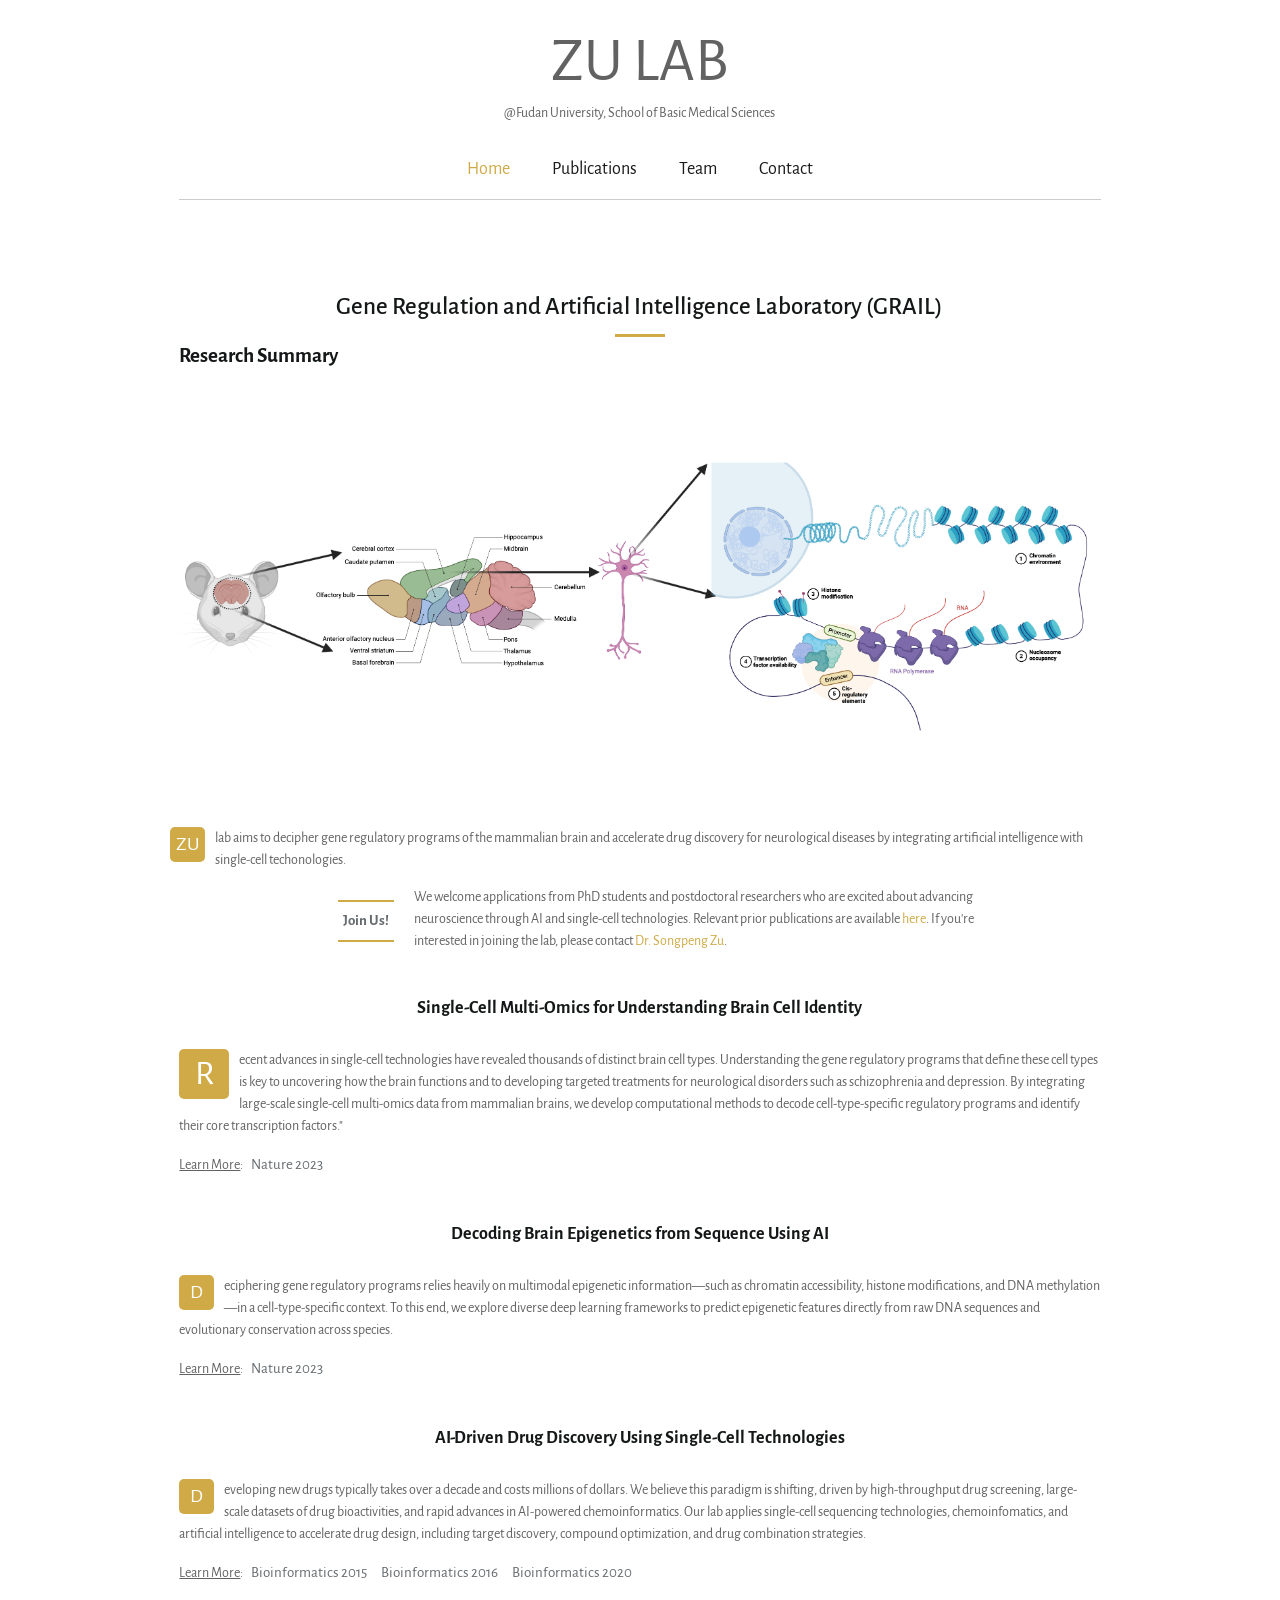
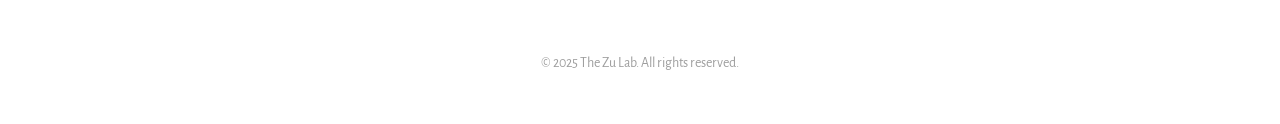
==== index.html @ e0e01ca2 "remove personal figure in the main page" ====
<!DOCTYPE html>
<!--[if lt IE 7]><html class="no-js lt-ie10 lt-ie9 lt-ie8 lt-ie7 "> <![endif]-->
<!--[if IE 7]><html class="no-js lt-ie10 lt-ie9 lt-ie8"> <![endif]-->
<!--[if IE 8]><html class="no-js lt-ie10 lt-ie9"> <![endif]-->
<!--[if IE 9]><html class="no-js lt-ie10"> <![endif]-->
<!--[if gt IE 8]><!-->
<html class="no-js">
<!--<![endif]-->


<head>

  <!-- Basic Page Needs -->
  <meta charset="utf-8">
  <title>ZU Lab@Fudan</title>
  <meta name="description" content="">
  <meta name="author" content="">

  <!-- Mobile Specific Metas -->
  <meta name="viewport" content="width=device-width, initial-scale=1, maximum-scale=1">

  <!-- Favicons -->
  <link rel="shortcut icon" href="content/simple/images/favicon.png">

  <!-- FONTS -->
  <link rel='stylesheet' href='http://fonts.googleapis.com/css?family=Roboto:100,300,400,400italic,700'>
  <link rel='stylesheet' href='http://fonts.googleapis.com/css?family=Patua+One:100,300,400,400italic,700'>
  <link rel='stylesheet' href='http://fonts.googleapis.com/css?family=Raleway:100,300,400,400italic,500,700'>
  <link href="https://fonts.googleapis.com/css?family=Alegreya+Sans&display=swap" rel="stylesheet">

  <!-- CSS -->
  <link rel='stylesheet' href='css/global.css'>
  <link rel='stylesheet' href='content/simple/css/structure.css'>
  <link rel='stylesheet' href='content/simple/css/simple.css'>
  <link rel='stylesheet' href='content/simple/css/custom.css'>

</head>

<body class="style-simple layout-full-width mobile-tb-left no-content-padding header-stack header-center minimalist-header sticky-white ab-hide subheader-both-center menuo-no-borders footer-copy-center">

  <!-- Main Theme Wrapper -->
  <div id="Wrapper">
    <!-- Header Wrapper -->
    <div id="Header_wrapper">
      <!-- Header -->
      <header id="Header">

        <!-- Header -  Logo and Menu area -->
        <div id="Top_bar">
          <div class="container">
            <div class="column one">
              <div class="top_bar_left clearfix loading">

                <!-- main caption -->
                <div class="logo">
                  <p class="zlab_caption">ZU LAB<br></p>
                  <p>@Fudan University, School of Basic Medical Sciences</p>
                </div>
                
<!-- Main menu-->
<div class="menu_wrapper">
  <nav id="menu" class="menu-main-menu-container">
    <ul id="menu-main-menu" class="menu">
      <li class="current_page_item"><a href="index.html"><span>Home</span></a></li>
      <li><a href="content/simple/publications.html"><span>Publications</span></a></li>
      <li><a href="content/simple/team.html"><span>Team</span></a></li>
      <!-- <li><a href="content/simple/software.html"><span>Software</span></a></li> -->
      <li><a href="content/simple/contact.html"><span>Contact</span></a></li>
    </ul>
  </nav><a class="responsive-menu-toggle" href="#"><i class="icon-menu"></i></a>
</div> <!-- END of menu_wrapper, Main menu -->
                

<!-- Secondary menu area - only for certain pages -->
<div class="secondary_menu_wrapper"></div>
<!-- Banner area - only for certain pages-->
<div class="banner_wrapper"></div>
<!-- Header Searchform area-->
<div class="search_wrapper">
  <form method="get" id="searchform" action="#">
    <input type="text" class="field"
           name="s" id="s" placeholder="Enter your search" />
    <input type="submit" class="submit flv_disp_none" value="" />
  </form>
</div> <!-- END of search_wrapper -->
                
              </div> <!-- END of top_bar_left -->
            </div>   <!-- END of column -->
          </div>     <!-- END of container -->
        </div>       <!-- END of Top_bar -->
      </header>
      
      <div id="Subheader">
        <!-- <div class="container"> -->
        <!--   <div style="height:400px; width=300px; display:flex; -->
        <!--               overflow:hidden; justify-content:center; align-items:center;"> -->
        <!--     <img style="margin:-1px 0 0 -1px;max-width:100%; max-height:100%; object-fit:contain;" -->
        <!--          src="content/simple/images/SongpengZu_UCSD.png"> -->
        <!--     </div> -->
        <!--   </div> -->
          <br></br>
          <div class="column one">
            <h4 class="title">Gene Regulation and Artificial Intelligence Laboratory (GRAIL)</h4>
          </div>
        </div>
      </div>
      
    </div> <!-- END of Header_Wrapper -->
    
    <!-- Main Content -->
    <div id="Content">
      <div class="content_wrapper clearfix">
        <div class="sections_group">
          <div class="section column-margin-30px"
               style="padding-top:0px; padding-bottom:20px; ">
            <div class="section_wrapper clearfix">
              <div class="items_group clearfix">

<!-- One full width row-->
<div class="column one column_column column-margin-30px">
  <div class="column_attr">
    <h3 class="hrmargin_0">Research Summary</h3>
  </div>
</div>


                
<!-- Mission 1 -->
<div class="column one column_column ">

          <div style="height:400px; width=300px; display:flex;
                      overflow:hidden; justify-content:center; align-items:center;">
            <img style="margin:-1px 0 0 -1px;max-width:100%; max-height:100%; object-fit:contain;"
                 src="content/simple/images/mouseBrain2chrom.png">
            </div>
          </div>
  
  <div class="column_attr">
    <p>
      <span class="dropcap size-1"> ZU </span> lab aims to decipher gene regulatory programs of the mammalian brain and accelerate drug discovery for neurological diseases by integrating artificial intelligence with single-cell techonologies.
    </p>
  </div>
</div>

<div class="column one-fourth column_column ">
  <div class="column_attr align_right">
    <br>
    <a class="mfn-link mfn-link-8" style="margin:2px" ontouchstart="this.classList.toggle('hover');" data-hover="Join Us!" href="content/simple/members.html#joinus"><span data-hover="Join Us!">Join Us!</span></a>
    
  </div>
</div>

<div class="column two-third column_column ">
  <div class="column_attr">
    <p>We welcome applications from PhD students and postdoctoral researchers who are excited about advancing neuroscience through AI and single-cell technologies. Relevant prior publications are available <a href="content/simple/publications.html">here</a>. If you're interested in joining the lab, please contact <a href="mailto:zsp07@tsinghua.org.cn">Dr. Songpeng Zu</a>.</p>
  </div>
</div>

<!-- Project 1 -->
<div class="column one column_column column-margin-30px">
  <div class="column_attr align_center" style=" padding:0 5%;">
    <h4 class="hrmargin_0">Single-Cell Multi-Omics for Understanding Brain Cell Identity</h4>
  </div>
</div>
<!-- Image -->
<!-- <div class="column one-one single_photo_wrapper image "> -->
<!--   <div class="image_frame"> -->
<!--     <div class="image_wrapper"> -->
<!--       <div style="height:250px; overflow:hidden"> -->
<!--         <img style="margin:-1px 0 0 -1px;" src="content/simple/images/mouseBrain2chrom.png" -->
<!--              class="wp-post-image animate" data-anim-type="fadeIn" alt=""> -->
<!--       </div> -->
<!--       <div class="image_links"> -->
<!--         <a href="content/simple/images/research_identity.png" class="zoom" rel="prettyphoto"><i class="icon-search"></i></a> -->
<!--       </div> -->
<!--     </div> -->
<!--   </div> -->
<!-- </div> -->
<!-- Description -->
<div class="column one column_column column-margin-30px">
  <div class="column_attr">
    <p>
      <span class="dropcap size-2"> R</span>ecent advances in single-cell technologies have revealed thousands of distinct brain cell types. Understanding the gene regulatory programs that define these cell types is key to uncovering how the brain functions and to developing targeted treatments for neurological disorders such as schizophrenia and depression. By integrating large-scale single-cell multi-omics data from mammalian brains, we develop computational methods to decode cell-type-specific regulatory programs and identify their core transcription factors."
    </p>
    <p><u>Learn More</u>:
      <a class="mfn-link mfn-link-1" style="margin:2px" ontouchstart="this.classList.toggle('hover');" data-hover="Nature 2023" href="https://www.nature.com/articles/s41586-023-06824-9"><span data-hover="Nature 2023">Nature 2023</span></a>
    </p>
  </div>
</div> <!-- END of Project -->



<!-- Project 2 -->
<div class="column one column_column column-margin-30px">
  <div class="column_attr align_center" style=" padding:0 5%;">
    <h4 class="hrmargin_0">Decoding Brain Epigenetics from Sequence Using AI</h4>
  </div>
</div>
<!-- Image -->
<!-- <div class="column one-second single_photo_wrapper image "> -->
<!--   <div class="image_frame"> -->
<!--     <div class="image_wrapper"> -->
<!--       <div style="height:250px; overflow:hidden"> -->
<!--         <img style="margin:-1px 0 0 -1px;" src="content/simple/images/research_pmd.png" -->
<!--              class="wp-post-image animate" data-anim-type="fadeIn" alt=""> -->
<!--       </div> -->
<!--       <div class="image_links"> -->
<!--         <a href="content/simple/images/research_pmd.png" class="zoom" rel="prettyphoto"><i class="icon-search"></i></a> -->
<!--       </div> -->
<!--     </div> -->
<!--   </div> -->
<!-- </div> -->
<!-- description -->

<div class="column one column_column column-margin-30px">
  <div class="column_attr">
    <p>
      <span class="dropcap size-1"> D</span>eciphering gene regulatory programs relies heavily on multimodal epigenetic information—such as chromatin accessibility, histone modifications, and DNA methylation—in a cell-type-specific context. To this end, we explore diverse deep learning frameworks to predict epigenetic features directly from raw DNA sequences and evolutionary conservation across species.
    </p>
    <p>
      <u>Learn More</u>:
      <a class="mfn-link mfn-link-1" style="margin:2px" ontouchstart="this.classList.toggle('hover');" data-hover="Nature 2023" href="https://www.nature.com/articles/s41586-023-06824-9"><span data-hover="Nature 2023">Nature 2023</span></a>
    </p>
  </div>
</div> <!-- END of Project -->

                
<!-- Project 3 -->
<div class="column one column_column column-margin-30px">
  <div class="column_attr align_center" style=" padding:0 5%;">
    <h4 class="hrmargin_0">AI-Driven Drug Discovery Using Single-Cell Technologies</h4>
  </div>
</div>
<!-- image -->
<!-- <div class="column one-second single_photo_wrapper image column_tailer_box"> -->
<!--   <\!-- image -\-> -->
<!--   <div class="image_frame"> -->
<!--     <div class="image_wrapper"> -->
<!--       <div style="height:250px; overflow:hidden"> -->
<!--         <img style="margin:-1px 0 0 -1px;" src="content/simple/images/research_infinium.png" -->
<!--              class="wp-post-image animate" data-anim-type="fadeIn" alt=""> -->
<!--       </div> -->
<!--       <div class="image_links"> -->
<!--         <a href="content/simple/images/research_infinium.png" class="zoom" rel="prettyphoto"><i class="icon-search"></i></a> -->
<!--       </div> -->
<!--     </div> -->
<!--   </div> -->
<!-- </div> -->
<!-- description -->
<!-- <div class="column one-second column_column animate " -->
<!--      data-anim-type="fadeIn"> -->
<div class="column one column_column column-margin-30px">
  <div class="column_attr">
    <p>
      <span class="dropcap size-1"> D</span>eveloping new drugs typically takes over a decade and costs millions of dollars. We believe this paradigm is shifting, driven by high-throughput drug screening, large-scale datasets of drug bioactivities, and rapid advances in AI-powered chemoinformatics. Our lab applies single-cell sequencing technologies, chemoinfomatics, and artificial intelligence to accelerate drug design, including target discovery, compound optimization, and drug combination strategies. 
    </p>
    <p><u>Learn More</u>:
      
      <a class="mfn-link mfn-link-1" style="margin:2px" ontouchstart="this.classList.toggle('hover');" data-hover="Bioinformatics 2015" href="https://academic.oup.com/bioinformatics/article/31/15/2523/188618"><span data-hover="Bioinformatics 2015">Bioinformatics 2015</span></a>
      
      <a class="mfn-link mfn-link-1" style="margin:2px" ontouchstart="this.classList.toggle('hover');" data-hover="Bioinformatics 2016" href="https://academic.oup.com/bioinformatics/article/32/19/2891/2196464"><span data-hover="Bioinformatics 2016">Bioinformatics 2016</span></a>
      
      <a class="mfn-link mfn-link-1" style="margin:2px" ontouchstart="this.classList.toggle('hover');" data-hover="Bioinformatics 2020" href="https://academic.oup.com/bioinformatics/article/36/11/3610/5805385"><span data-hover="Bioinformatics 2020">Bioinformatics 2020</span></a>
    </p>
  </div>
</div> <!-- END of column -->

                
              </div> <!-- END of items_group -->
            </div>   <!-- END of section_wrapper -->
          </div>     <!-- END of section -->
          
          <div class="section the_content no_content">
            <div class="section_wrapper">
              <div class="the_content_wrapper"></div>
            </div>
          </div>
          
        </div> <!-- END of sections_group -->
      </div>   <!-- END of content_wrapper -->
    </div>     <!-- END of Content -->
    
    <!-- Footer-->
    <footer id="Footer" class="clearfix">
      <!-- <div class="widgets_wrapper"> -->
      <!--   <div class="container"> -->
      <!--     <div class="column one"> -->
      <!--       <\!-- Text Area -\-> -->
      <!--       <aside class="widget widget_text"> -->
      <!--         <div class="textwidget"> -->
      <!--           <div style="text-align: center;"> -->
      <!--             <p class="contact_icons"> -->
      <!--               <a href="#"><i class="icon-facebook-circled"></i></a><a href="#"><i class="icon-gplus-circled"></i></a><a href="#"><i class="icon-twitter-circled"></i></a><a href="#"><i class="icon-pinterest-circled"></i></a><a href="#"><i class="icon-linkedin-circled"></i></a> -->
      <!--             </p> -->
      <!--           </div> -->
      <!--         </div> -->
      <!--       </aside> -->
      <!--     </div> -->
      <!--   </div> -->
      <!-- </div> <\!-- END of widgets_wrapper -\-> -->

      <!-- Footer copyright-->
      <div class="footer_copy">
        <div class="container">
          <div class="column one">
            <div class="copyright">
              &copy; 2025 The Zu Lab. All rights reserved.
            </div>
            <!--Social info area-->
            <ul class="social"></ul>
          </div>
        </div>
      </div> <!-- END of copyright -->
    </footer>

  </div> <!-- END of Main Theme Wrapper -->

  <!-- JS -->
  <script src="js/jquery-2.1.4.min.js"></script>

  <script src="js/mfn.menu.js"></script>
  <script src="js/jquery.plugins.js"></script>
  <script src="js/jquery.jplayer.min.js"></script>
  <script src="js/animations/animations.js"></script>
  <script src="js/scripts.js"></script>

  <script>
  </script>

</body>

</html>
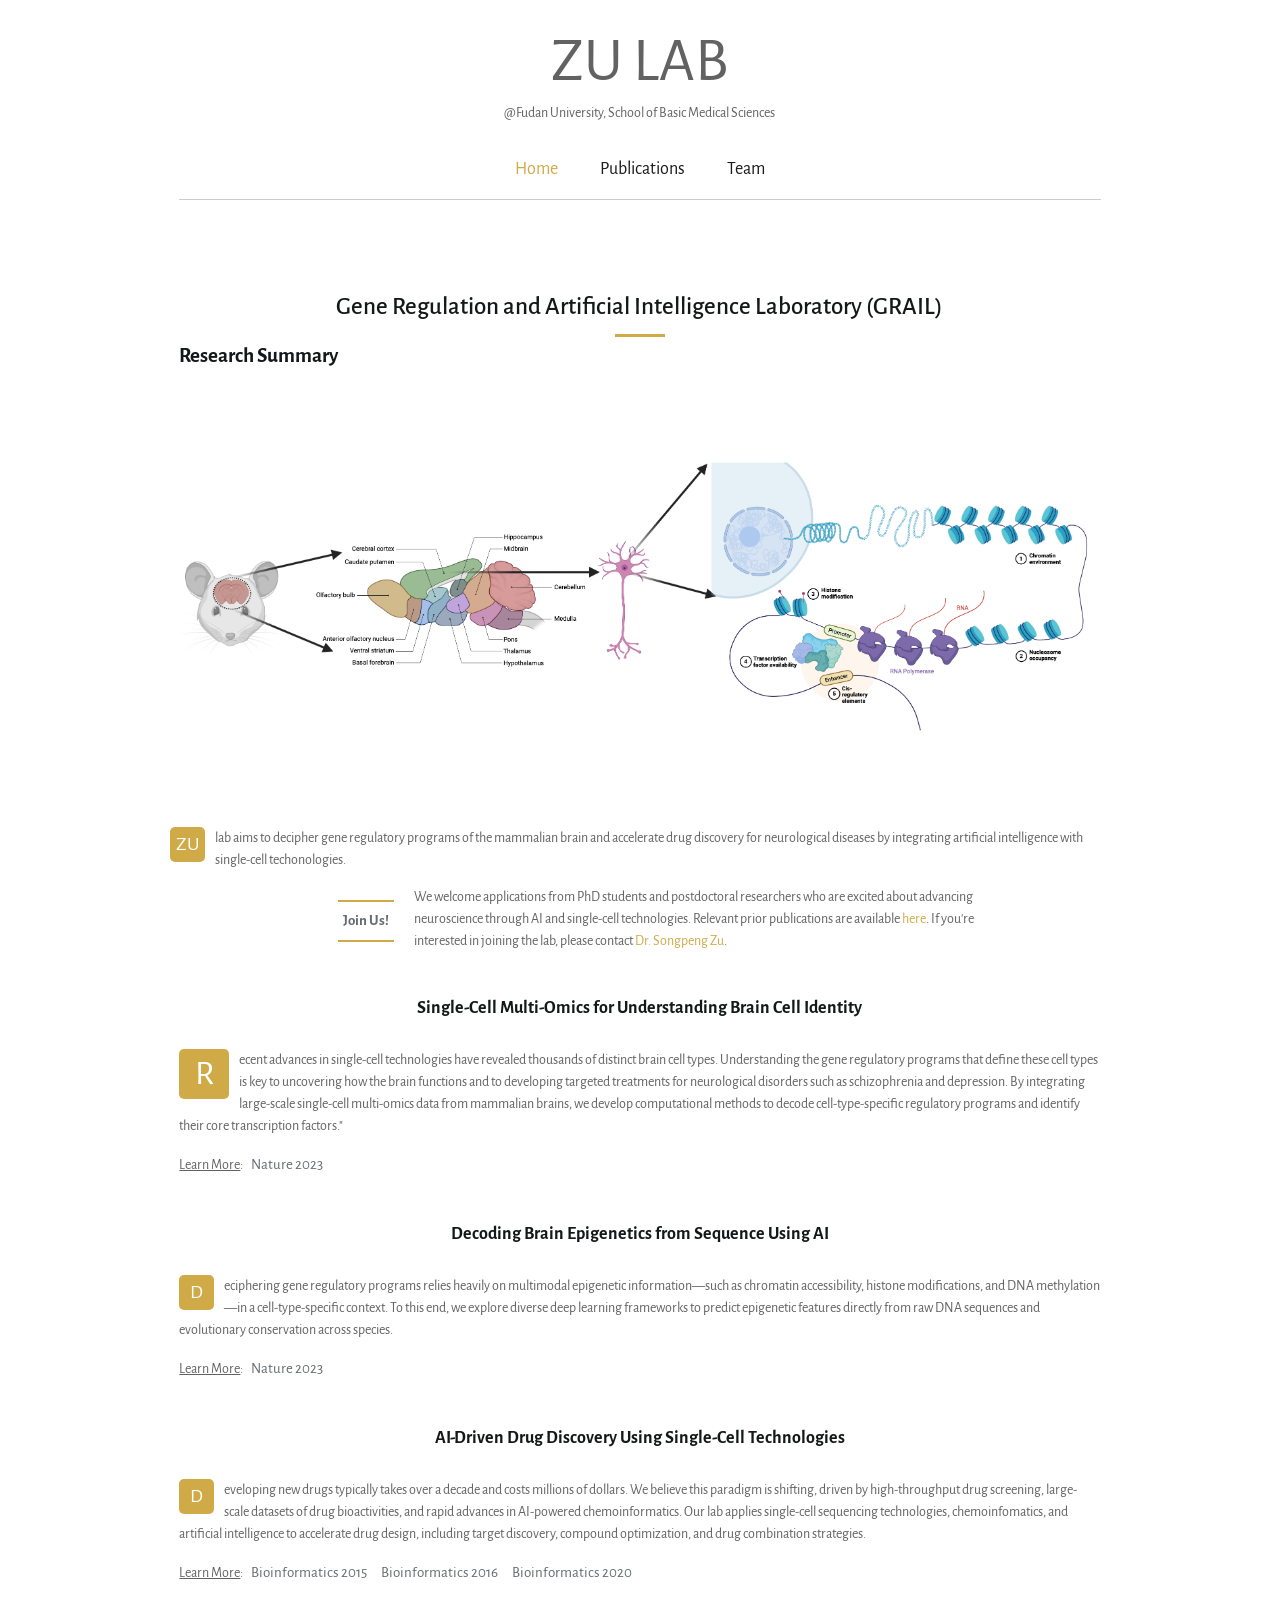
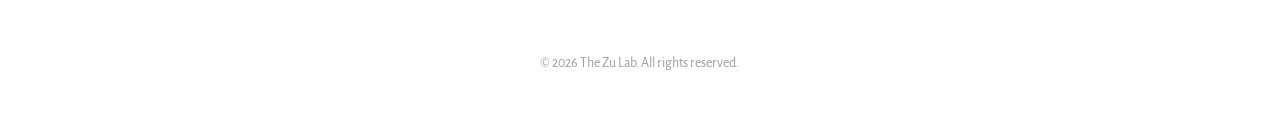
==== commit fd10036c: "remove unused images and unnecessary contact" ====
--- a/index.html
+++ b/index.html
@@ -65,7 +65,6 @@
       <li><a href="content/simple/publications.html"><span>Publications</span></a></li>
       <li><a href="content/simple/team.html"><span>Team</span></a></li>
       <!-- <li><a href="content/simple/software.html"><span>Software</span></a></li> -->
-      <li><a href="content/simple/contact.html"><span>Contact</span></a></li>
     </ul>
   </nav><a class="responsive-menu-toggle" href="#"><i class="icon-menu"></i></a>
 </div> <!-- END of menu_wrapper, Main menu -->
@@ -282,29 +281,12 @@
     
     <!-- Footer-->
     <footer id="Footer" class="clearfix">
-      <!-- <div class="widgets_wrapper"> -->
-      <!--   <div class="container"> -->
-      <!--     <div class="column one"> -->
-      <!--       <\!-- Text Area -\-> -->
-      <!--       <aside class="widget widget_text"> -->
-      <!--         <div class="textwidget"> -->
-      <!--           <div style="text-align: center;"> -->
-      <!--             <p class="contact_icons"> -->
-      <!--               <a href="#"><i class="icon-facebook-circled"></i></a><a href="#"><i class="icon-gplus-circled"></i></a><a href="#"><i class="icon-twitter-circled"></i></a><a href="#"><i class="icon-pinterest-circled"></i></a><a href="#"><i class="icon-linkedin-circled"></i></a> -->
-      <!--             </p> -->
-      <!--           </div> -->
-      <!--         </div> -->
-      <!--       </aside> -->
-      <!--     </div> -->
-      <!--   </div> -->
-      <!-- </div> <\!-- END of widgets_wrapper -\-> -->
-
       <!-- Footer copyright-->
       <div class="footer_copy">
         <div class="container">
           <div class="column one">
             <div class="copyright">
-              &copy; 2025 The Zu Lab. All rights reserved.
+              &copy; 2026 The Zu Lab. All rights reserved.
             </div>
             <!--Social info area-->
             <ul class="social"></ul>
@@ -315,17 +297,6 @@
 
   </div> <!-- END of Main Theme Wrapper -->
 
-  <!-- JS -->
-  <script src="js/jquery-2.1.4.min.js"></script>
-
-  <script src="js/mfn.menu.js"></script>
-  <script src="js/jquery.plugins.js"></script>
-  <script src="js/jquery.jplayer.min.js"></script>
-  <script src="js/animations/animations.js"></script>
-  <script src="js/scripts.js"></script>
-
-  <script>
-  </script>
 
 </body>
 
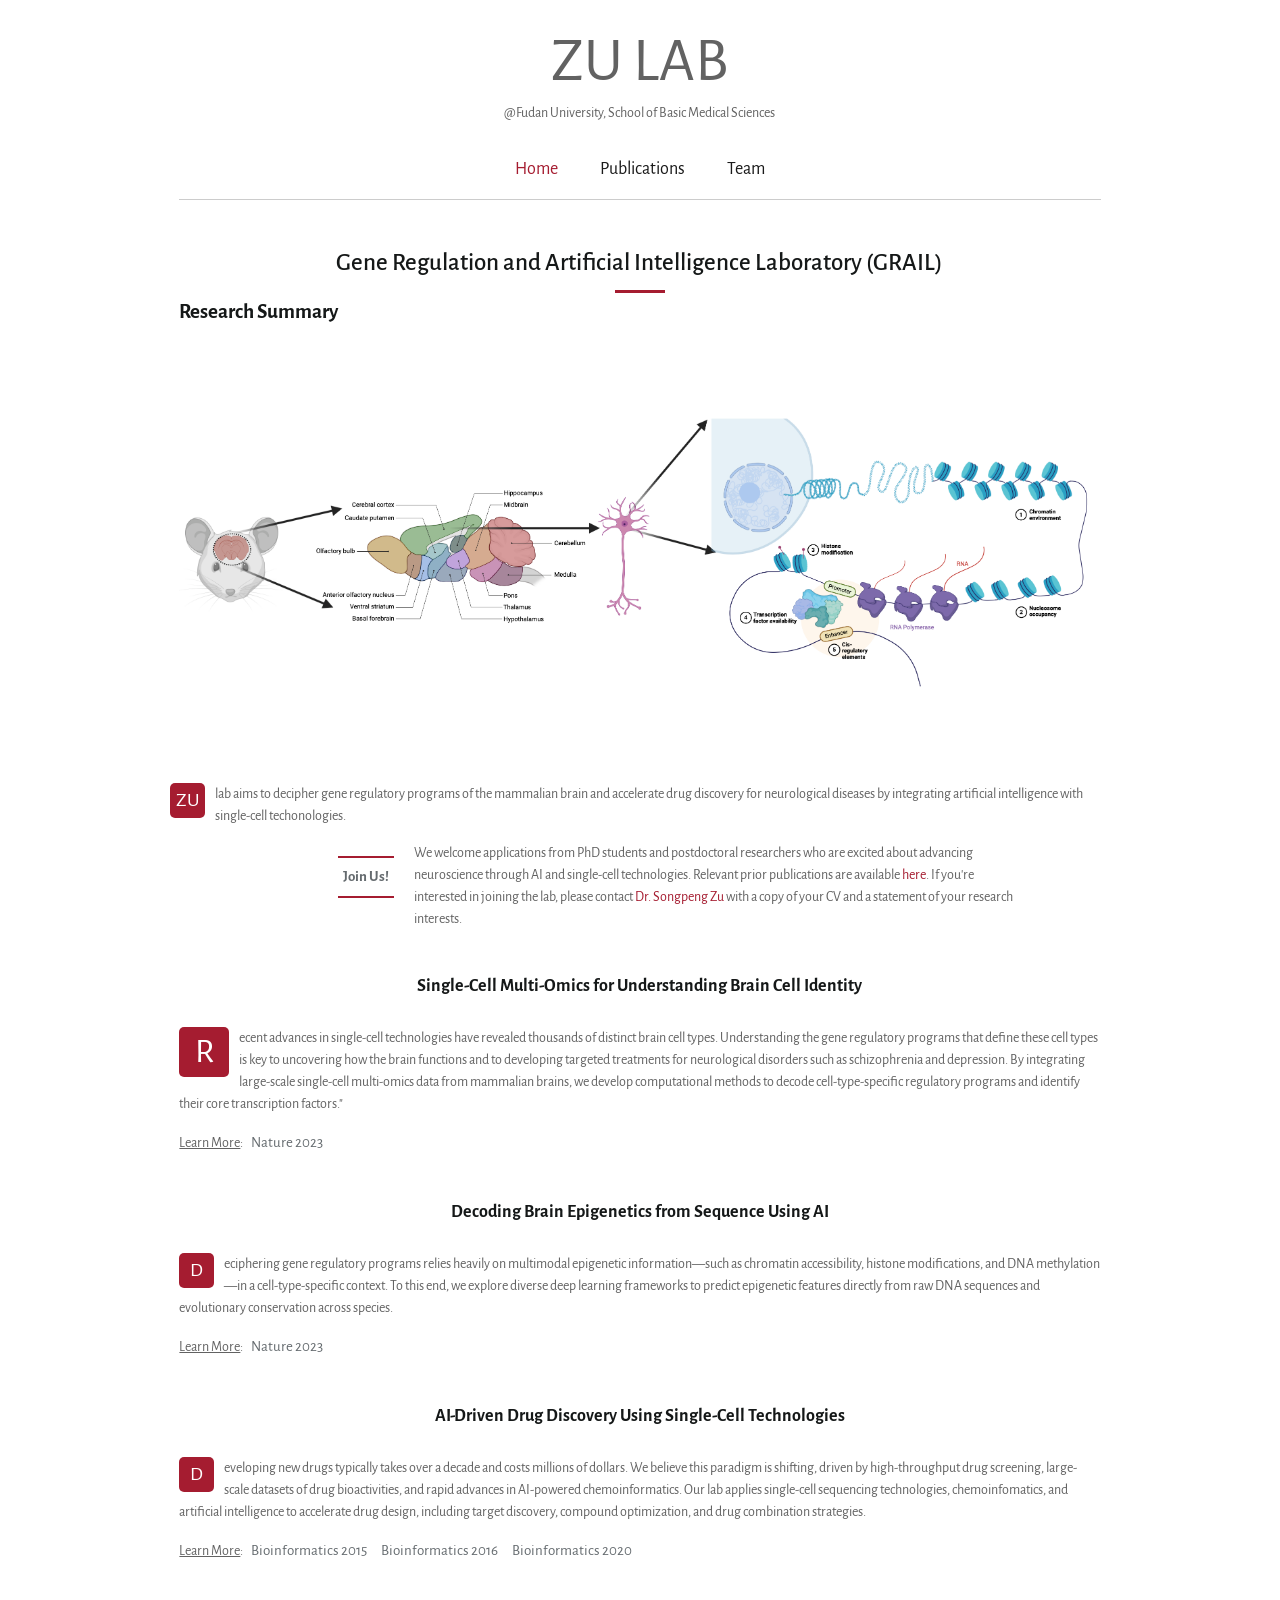
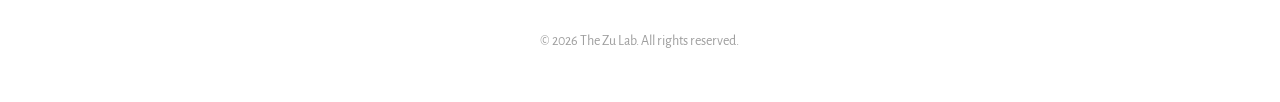
==== commit bd90d564: "change color to harvard crimson, and edit email" ====
--- a/index.html
+++ b/index.html
@@ -1,301 +1,384 @@
-<!DOCTYPE html>
-<!--[if lt IE 7]><html class="no-js lt-ie10 lt-ie9 lt-ie8 lt-ie7 "> <![endif]-->
-<!--[if IE 7]><html class="no-js lt-ie10 lt-ie9 lt-ie8"> <![endif]-->
-<!--[if IE 8]><html class="no-js lt-ie10 lt-ie9"> <![endif]-->
-<!--[if IE 9]><html class="no-js lt-ie10"> <![endif]-->
-<!--[if gt IE 8]><!-->
-<html class="no-js">
-<!--<![endif]-->
-
-
-<head>
-
-  <!-- Basic Page Needs -->
-  <meta charset="utf-8">
-  <title>ZU Lab@Fudan</title>
-  <meta name="description" content="">
-  <meta name="author" content="">
-
-  <!-- Mobile Specific Metas -->
-  <meta name="viewport" content="width=device-width, initial-scale=1, maximum-scale=1">
-
-  <!-- Favicons -->
-  <link rel="shortcut icon" href="content/simple/images/favicon.png">
-
-  <!-- FONTS -->
-  <link rel='stylesheet' href='http://fonts.googleapis.com/css?family=Roboto:100,300,400,400italic,700'>
-  <link rel='stylesheet' href='http://fonts.googleapis.com/css?family=Patua+One:100,300,400,400italic,700'>
-  <link rel='stylesheet' href='http://fonts.googleapis.com/css?family=Raleway:100,300,400,400italic,500,700'>
-  <link href="https://fonts.googleapis.com/css?family=Alegreya+Sans&display=swap" rel="stylesheet">
-
-  <!-- CSS -->
-  <link rel='stylesheet' href='css/global.css'>
-  <link rel='stylesheet' href='content/simple/css/structure.css'>
-  <link rel='stylesheet' href='content/simple/css/simple.css'>
-  <link rel='stylesheet' href='content/simple/css/custom.css'>
-
-</head>
-
-<body class="style-simple layout-full-width mobile-tb-left no-content-padding header-stack header-center minimalist-header sticky-white ab-hide subheader-both-center menuo-no-borders footer-copy-center">
-
-  <!-- Main Theme Wrapper -->
-  <div id="Wrapper">
-    <!-- Header Wrapper -->
-    <div id="Header_wrapper">
-      <!-- Header -->
-      <header id="Header">
-
-        <!-- Header -  Logo and Menu area -->
-        <div id="Top_bar">
-          <div class="container">
-            <div class="column one">
-              <div class="top_bar_left clearfix loading">
-
-                <!-- main caption -->
-                <div class="logo">
-                  <p class="zlab_caption">ZU LAB<br></p>
-                  <p>@Fudan University, School of Basic Medical Sciences</p>
+<!DOCTYPE html> <!--[if lt IE 7]><html class="no-js lt-ie10 lt-ie9
+lt-ie8 lt-ie7 "> <![endif]--> <!--[if IE 7]><html class="no-js lt-ie10
+lt-ie9 lt-ie8"> <![endif]--> <!--[if IE 8]><html class="no-js lt-ie10
+lt-ie9"> <![endif]--> <!--[if IE 9]><html class="no-js lt-ie10">
+<![endif]--> <!--[if gt IE 8]><!-->
+      <html class="no-js">
+        <!--<![endif]-->
+
+
+        <head>
+
+          <!-- Basic Page Needs -->
+          <meta charset="utf-8">
+          <title>ZU Lab@Fudan</title>
+          <meta name="description" content="">
+          <meta name="author" content="">
+
+          <!-- Mobile Specific Metas -->
+          <meta name="viewport" content="width=device-width, initial-scale=1, maximum-scale=1">
+
+          <!-- Favicons -->
+          <link rel="shortcut icon" href="content/simple/images/favicon.png">
+
+          <!-- FONTS -->
+          <link rel='stylesheet' href='http://fonts.googleapis.com/css?family=Roboto:100,300,400,400italic,700'>
+          <link rel='stylesheet' href='http://fonts.googleapis.com/css?family=Patua+One:100,300,400,400italic,700'>
+          <link rel='stylesheet' href='http://fonts.googleapis.com/css?family=Raleway:100,300,400,400italic,500,700'>
+          <link href="https://fonts.googleapis.com/css?family=Alegreya+Sans&display=swap" rel="stylesheet">
+
+          <!-- CSS -->
+          <link rel='stylesheet' href='css/global.css'>
+          <link rel='stylesheet' href='content/simple/css/structure.css'>
+          <link rel='stylesheet' href='content/simple/css/simple.css'>
+          <link rel='stylesheet' href='content/simple/css/custom.css'>
+
+        </head>
+
+        <body class="style-simple layout-full-width
+                     mobile-tb-left no-content-padding header-stack
+                     header-center minimalist-header sticky-white
+                     ab-hide subheader-both-center menuo-no-borders
+                     footer-copy-center">
+
+          <!-- Main Theme Wrapper -->
+          <div id="Wrapper">
+            <!-- Header Wrapper -->
+            <div id="Header_wrapper">
+              <!-- Header -->
+              <header id="Header">
+
+                <!-- Header - Logo and Menu area -->
+                <div id="Top_bar">
+                  <div class="container">
+                    <div class="column one">
+                      <div class="top_bar_left clearfix loading">
+
+                        <!-- main caption -->
+                        <div class="logo">
+                          <p class="zlab_caption">ZU LAB<br></p>
+                          <p>@Fudan University, School of Basic
+                          Medical Sciences</p>
+                        </div>
+                        
+                        <!-- Main menu-->
+                        <div class="menu_wrapper">
+                          <nav id="menu" class="menu-main-menu-container">
+                            <ul id="menu-main-menu" class="menu">
+                              <li class="current_page_item"><a href="index.html"><span>Home</span></a></li>
+                              <li><a href="content/simple/publications.html"><span>Publications</span></a></li>
+                              <li><a href="content/simple/team.html"><span>Team</span></a></li>
+                              <!-- <li><a href="content/simple/software.html"><span>Software</span></a></li>
+                              -->
+                            </ul>
+                          </nav><a class="responsive-menu-toggle"
+                          href="#"><i class="icon-menu"></i></a>
+                        </div> <!-- END of menu_wrapper, Main menu -->
+                        
+
+                        <!-- Secondary menu area - only for certain
+                        pages -->
+                        <div class="secondary_menu_wrapper"></div>
+                        <!-- Banner area - only for certain pages-->
+                        <div class="banner_wrapper"></div>
+                        
+                      </div> <!-- END of top_bar_left -->
+                    </div> <!-- END of column -->
+                  </div> <!-- END of container -->
+                </div> <!-- END of Top_bar -->
+              </header>
+              
+              <div id="Subheader">
+                <!-- <div class="container"> -->
+                  <!-- <div style="height:400px; width=300px;
+                  display:flex; --> <!-- overflow:hidden;
+                  justify-content:center; align-items:center;"> -->
+                  <!-- <img style="margin:-1px 0 0
+                  -1px;max-width:100%; max-height:100%;
+                  object-fit:contain;" -->
+                  <!-- src="content/simple/images/SongpengZu_UCSD.png">
+                  --> <!-- </div> --> <!-- </div> -->
+                <div class="column one">
+                  <h4 class="title">Gene Regulation and Artificial
+                  Intelligence Laboratory (GRAIL)</h4>
+                </div>
+              </div>
+            </div>
+            
+          </div> <!-- END of Header_Wrapper -->
+          
+          <!-- Main Content -->
+          <div id="Content">
+            <div class="content_wrapper clearfix">
+              <div class="sections_group">
+                <div class="section column-margin-30px"
+                     style="padding-top:0px; padding-bottom:20px; ">
+                  <div class="section_wrapper clearfix">
+                    <div class="items_group clearfix">
+
+                      <!-- One full width row-->
+                      <div class="column one column_column column-margin-30px">
+                        <div class="column_attr">
+                          <h3 class="hrmargin_0">Research Summary</h3>
+                        </div>
+                      </div>
+
+
+                      
+                      <!-- Mission 1 -->
+                      <div class="column one column_column ">
+
+                        <div style="height:400px; width=300px; display:flex;
+                                    overflow:hidden;
+                                    justify-content:center;
+                                    align-items:center;">
+                          <img style="margin:-1px 0 0 -1px;max-width:100%; max-height:100%; object-fit:contain;"
+                               src="content/simple/images/mouseBrain2chrom.png">
+                        </div>
+                      </div>
+                      
+                      <div class="column_attr">
+                        <p>
+                          <span class="dropcap size-1"> ZU </span> lab
+                          aims to decipher gene regulatory programs of
+                          the mammalian brain and accelerate drug
+                          discovery for neurological diseases by
+                          integrating artificial intelligence with
+                          single-cell techonologies.
+                        </p>
+                      </div>
+                    </div>
+
+                    <div class="column one-fourth column_column ">
+                      <div class="column_attr align_right">
+                        <br>
+                        <a class="mfn-link mfn-link-8"
+                        style="margin:2px"
+                        href="content/simple/team.html#joinus"><span>Join
+                        Us!</span></a>
+                      </div>
+                    </div>
+
+                    <div class="column two-third column_column ">
+                      <div class="column_attr">
+                        <p>We welcome applications from PhD students
+                          and postdoctoral researchers who are excited
+                          about advancing neuroscience through AI and
+                          single-cell technologies. Relevant prior
+                          publications are
+                          available <a href="content/simple/publications.html">here</a>.
+                          If you're interested in joining the lab,
+                          please
+                          contact <a href="content/simple/team.html">Dr.
+                          Songpeng Zu</a> with a copy of your CV and a statement of your research
+                          interests.</p>
+                      </div>
+                    </div>
+
+                    <!-- Project 1 -->
+                    <div class="column one column_column column-margin-30px">
+                      <div class="column_attr align_center" style=" padding:0 5%;">
+                        <h4 class="hrmargin_0">Single-Cell Multi-Omics
+                        for Understanding Brain Cell Identity</h4>
+                      </div>
+                    </div>
+                    <!-- Image --> <!-- <div class="column one-one
+                    single_photo_wrapper image "> -->
+                    <!-- <div class="image_frame"> -->
+                    <!-- <div class="image_wrapper"> -->
+                    <!-- <div style="height:250px; overflow:hidden">
+                    --> <!-- <img style="margin:-1px 0 0 -1px;"
+                    src="content/simple/images/mouseBrain2chrom.png"
+                    --> <!-- class="wp-post-image animate"
+                    data-anim-type="fadeIn" alt=""> --> <!-- </div>
+                    --> <!-- <div class="image_links"> -->
+                    <!-- <a href="content/simple/images/research_identity.png"
+                    class="zoom"
+                    rel="prettyphoto"><i class="icon-search"></i></a>
+                    --> <!-- </div> --> <!-- </div> --> <!-- </div>
+                    --> <!-- </div> --> <!-- Description -->
+                    <div class="column one column_column column-margin-30px">
+                      <div class="column_attr">
+                        <p>
+                          <span class="dropcap size-2"> R</span>ecent
+                          advances in single-cell technologies have
+                          revealed thousands of distinct brain cell
+                          types. Understanding the gene regulatory
+                          programs that define these cell types is key
+                          to uncovering how the brain functions and to
+                          developing targeted treatments for
+                          neurological disorders such as schizophrenia
+                          and depression. By integrating large-scale
+                          single-cell multi-omics data from mammalian
+                          brains, we develop computational methods to
+                          decode cell-type-specific regulatory
+                          programs and identify their core
+                          transcription factors."
+                        </p>
+                        <p><u>Learn More</u>:
+                          <a class="mfn-link mfn-link-1"
+                          style="margin:2px"
+                          ontouchstart="this.classList.toggle('hover');"
+                          data-hover="Nature 2023"
+                          href="https://www.nature.com/articles/s41586-023-06824-9"><span data-hover="Nature
+                          2023">Nature 2023</span></a>
+                        </p>
+                      </div>
+                    </div> <!-- END of Project -->
+
+
+
+                    <!-- Project 2 -->
+                    <div class="column one column_column column-margin-30px">
+                      <div class="column_attr align_center" style=" padding:0 5%;">
+                        <h4 class="hrmargin_0">Decoding Brain
+                        Epigenetics from Sequence Using AI</h4>
+                      </div>
+                    </div>
+                    <!-- Image --> <!-- <div class="column one-second
+                    single_photo_wrapper image "> -->
+                    <!-- <div class="image_frame"> -->
+                    <!-- <div class="image_wrapper"> -->
+                    <!-- <div style="height:250px; overflow:hidden">
+                    --> <!-- <img style="margin:-1px 0 0 -1px;"
+                    src="content/simple/images/research_pmd.png" -->
+                    <!-- class="wp-post-image animate"
+                    data-anim-type="fadeIn" alt=""> --> <!-- </div>
+                    --> <!-- <div class="image_links"> -->
+                    <!-- <a href="content/simple/images/research_pmd.png"
+                    class="zoom"
+                    rel="prettyphoto"><i class="icon-search"></i></a>
+                    --> <!-- </div> --> <!-- </div> --> <!-- </div>
+                    --> <!-- </div> --> <!-- description -->
+
+                    <div class="column one column_column column-margin-30px">
+                      <div class="column_attr">
+                        <p>
+                          <span class="dropcap size-1">
+                          D</span>eciphering gene regulatory programs
+                          relies heavily on multimodal epigenetic
+                          information—such as chromatin accessibility,
+                          histone modifications, and DNA
+                          methylation—in a cell-type-specific context.
+                          To this end, we explore diverse deep
+                          learning frameworks to predict epigenetic
+                          features directly from raw DNA sequences and
+                          evolutionary conservation across species.
+                        </p>
+                        <p>
+                          <u>Learn More</u>:
+                          <a class="mfn-link mfn-link-1"
+                          style="margin:2px"
+                          ontouchstart="this.classList.toggle('hover');"
+                          data-hover="Nature 2023"
+                          href="https://www.nature.com/articles/s41586-023-06824-9"><span data-hover="Nature
+                          2023">Nature 2023</span></a>
+                        </p>
+                      </div>
+                    </div> <!-- END of Project -->
+
+                    
+                    <!-- Project 3 -->
+                    <div class="column one column_column column-margin-30px">
+                      <div class="column_attr align_center" style=" padding:0 5%;">
+                        <h4 class="hrmargin_0">AI-Driven Drug
+                        Discovery Using Single-Cell Technologies</h4>
+                      </div>
+                    </div>
+                    <!-- image --> <!-- <div class="column one-second
+                    single_photo_wrapper image column_tailer_box"> -->
+                    <!-- <\!-- image -\-> -->
+                    <!-- <div class="image_frame"> -->
+                    <!-- <div class="image_wrapper"> -->
+                    <!-- <div style="height:250px; overflow:hidden">
+                    --> <!-- <img style="margin:-1px 0 0 -1px;"
+                    src="content/simple/images/research_infinium.png"
+                    --> <!-- class="wp-post-image animate"
+                    data-anim-type="fadeIn" alt=""> --> <!-- </div>
+                    --> <!-- <div class="image_links"> -->
+                    <!-- <a href="content/simple/images/research_infinium.png"
+                    class="zoom"
+                    rel="prettyphoto"><i class="icon-search"></i></a>
+                    --> <!-- </div> --> <!-- </div> --> <!-- </div>
+                    --> <!-- </div> --> <!-- description -->
+                    <!-- <div class="column one-second column_column
+                    animate " --> <!-- data-anim-type="fadeIn"> -->
+                      <div class="column one column_column column-margin-30px">
+                        <div class="column_attr">
+                          <p>
+                            <span class="dropcap size-1">
+                            D</span>eveloping new drugs typically
+                            takes over a decade and costs millions of
+                            dollars. We believe this paradigm is
+                            shifting, driven by high-throughput drug
+                            screening, large-scale datasets of drug
+                            bioactivities, and rapid advances in
+                            AI-powered chemoinformatics. Our lab
+                            applies single-cell sequencing
+                            technologies, chemoinfomatics, and
+                            artificial intelligence to accelerate drug
+                            design, including target discovery,
+                            compound optimization, and drug
+                            combination strategies.
+                          </p>
+                          <p><u>Learn More</u>:
+                            
+                            <a class="mfn-link mfn-link-1"
+                            style="margin:2px"
+                            ontouchstart="this.classList.toggle('hover');"
+                            data-hover="Bioinformatics 2015"
+                            href="https://academic.oup.com/bioinformatics/article/31/15/2523/188618"><span data-hover="Bioinformatics
+                            2015">Bioinformatics 2015</span></a>
+                            
+                            <a class="mfn-link mfn-link-1"
+                            style="margin:2px"
+                            ontouchstart="this.classList.toggle('hover');"
+                            data-hover="Bioinformatics 2016"
+                            href="https://academic.oup.com/bioinformatics/article/32/19/2891/2196464"><span data-hover="Bioinformatics
+                            2016">Bioinformatics 2016</span></a>
+                            
+                            <a class="mfn-link mfn-link-1"
+                            style="margin:2px"
+                            ontouchstart="this.classList.toggle('hover');"
+                            data-hover="Bioinformatics 2020"
+                            href="https://academic.oup.com/bioinformatics/article/36/11/3610/5805385"><span data-hover="Bioinformatics
+                            2020">Bioinformatics 2020</span></a>
+                          </p>
+                        </div>
+                      </div> <!-- END of column -->
+
+                      
+                    </div> <!-- END of items_group -->
+                  </div> <!-- END of section_wrapper -->
+                </div> <!-- END of section -->
+                
+                <div class="section the_content no_content">
+                  <div class="section_wrapper">
+                    <div class="the_content_wrapper"></div>
+                  </div>
                 </div>
                 
-<!-- Main menu-->
-<div class="menu_wrapper">
-  <nav id="menu" class="menu-main-menu-container">
-    <ul id="menu-main-menu" class="menu">
-      <li class="current_page_item"><a href="index.html"><span>Home</span></a></li>
-      <li><a href="content/simple/publications.html"><span>Publications</span></a></li>
-      <li><a href="content/simple/team.html"><span>Team</span></a></li>
-      <!-- <li><a href="content/simple/software.html"><span>Software</span></a></li> -->
-    </ul>
-  </nav><a class="responsive-menu-toggle" href="#"><i class="icon-menu"></i></a>
-</div> <!-- END of menu_wrapper, Main menu -->
-                
-
-<!-- Secondary menu area - only for certain pages -->
-<div class="secondary_menu_wrapper"></div>
-<!-- Banner area - only for certain pages-->
-<div class="banner_wrapper"></div>
-<!-- Header Searchform area-->
-<div class="search_wrapper">
-  <form method="get" id="searchform" action="#">
-    <input type="text" class="field"
-           name="s" id="s" placeholder="Enter your search" />
-    <input type="submit" class="submit flv_disp_none" value="" />
-  </form>
-</div> <!-- END of search_wrapper -->
-                
-              </div> <!-- END of top_bar_left -->
-            </div>   <!-- END of column -->
-          </div>     <!-- END of container -->
-        </div>       <!-- END of Top_bar -->
-      </header>
-      
-      <div id="Subheader">
-        <!-- <div class="container"> -->
-        <!--   <div style="height:400px; width=300px; display:flex; -->
-        <!--               overflow:hidden; justify-content:center; align-items:center;"> -->
-        <!--     <img style="margin:-1px 0 0 -1px;max-width:100%; max-height:100%; object-fit:contain;" -->
-        <!--          src="content/simple/images/SongpengZu_UCSD.png"> -->
-        <!--     </div> -->
-        <!--   </div> -->
-          <br></br>
-          <div class="column one">
-            <h4 class="title">Gene Regulation and Artificial Intelligence Laboratory (GRAIL)</h4>
-          </div>
-        </div>
-      </div>
-      
-    </div> <!-- END of Header_Wrapper -->
-    
-    <!-- Main Content -->
-    <div id="Content">
-      <div class="content_wrapper clearfix">
-        <div class="sections_group">
-          <div class="section column-margin-30px"
-               style="padding-top:0px; padding-bottom:20px; ">
-            <div class="section_wrapper clearfix">
-              <div class="items_group clearfix">
-
-<!-- One full width row-->
-<div class="column one column_column column-margin-30px">
-  <div class="column_attr">
-    <h3 class="hrmargin_0">Research Summary</h3>
-  </div>
-</div>
-
-
-                
-<!-- Mission 1 -->
-<div class="column one column_column ">
-
-          <div style="height:400px; width=300px; display:flex;
-                      overflow:hidden; justify-content:center; align-items:center;">
-            <img style="margin:-1px 0 0 -1px;max-width:100%; max-height:100%; object-fit:contain;"
-                 src="content/simple/images/mouseBrain2chrom.png">
-            </div>
-          </div>
-  
-  <div class="column_attr">
-    <p>
-      <span class="dropcap size-1"> ZU </span> lab aims to decipher gene regulatory programs of the mammalian brain and accelerate drug discovery for neurological diseases by integrating artificial intelligence with single-cell techonologies.
-    </p>
-  </div>
-</div>
-
-<div class="column one-fourth column_column ">
-  <div class="column_attr align_right">
-    <br>
-    <a class="mfn-link mfn-link-8" style="margin:2px" ontouchstart="this.classList.toggle('hover');" data-hover="Join Us!" href="content/simple/members.html#joinus"><span data-hover="Join Us!">Join Us!</span></a>
-    
-  </div>
-</div>
-
-<div class="column two-third column_column ">
-  <div class="column_attr">
-    <p>We welcome applications from PhD students and postdoctoral researchers who are excited about advancing neuroscience through AI and single-cell technologies. Relevant prior publications are available <a href="content/simple/publications.html">here</a>. If you're interested in joining the lab, please contact <a href="mailto:zsp07@tsinghua.org.cn">Dr. Songpeng Zu</a>.</p>
-  </div>
-</div>
-
-<!-- Project 1 -->
-<div class="column one column_column column-margin-30px">
-  <div class="column_attr align_center" style=" padding:0 5%;">
-    <h4 class="hrmargin_0">Single-Cell Multi-Omics for Understanding Brain Cell Identity</h4>
-  </div>
-</div>
-<!-- Image -->
-<!-- <div class="column one-one single_photo_wrapper image "> -->
-<!--   <div class="image_frame"> -->
-<!--     <div class="image_wrapper"> -->
-<!--       <div style="height:250px; overflow:hidden"> -->
-<!--         <img style="margin:-1px 0 0 -1px;" src="content/simple/images/mouseBrain2chrom.png" -->
-<!--              class="wp-post-image animate" data-anim-type="fadeIn" alt=""> -->
-<!--       </div> -->
-<!--       <div class="image_links"> -->
-<!--         <a href="content/simple/images/research_identity.png" class="zoom" rel="prettyphoto"><i class="icon-search"></i></a> -->
-<!--       </div> -->
-<!--     </div> -->
-<!--   </div> -->
-<!-- </div> -->
-<!-- Description -->
-<div class="column one column_column column-margin-30px">
-  <div class="column_attr">
-    <p>
-      <span class="dropcap size-2"> R</span>ecent advances in single-cell technologies have revealed thousands of distinct brain cell types. Understanding the gene regulatory programs that define these cell types is key to uncovering how the brain functions and to developing targeted treatments for neurological disorders such as schizophrenia and depression. By integrating large-scale single-cell multi-omics data from mammalian brains, we develop computational methods to decode cell-type-specific regulatory programs and identify their core transcription factors."
-    </p>
-    <p><u>Learn More</u>:
-      <a class="mfn-link mfn-link-1" style="margin:2px" ontouchstart="this.classList.toggle('hover');" data-hover="Nature 2023" href="https://www.nature.com/articles/s41586-023-06824-9"><span data-hover="Nature 2023">Nature 2023</span></a>
-    </p>
-  </div>
-</div> <!-- END of Project -->
-
-
-
-<!-- Project 2 -->
-<div class="column one column_column column-margin-30px">
-  <div class="column_attr align_center" style=" padding:0 5%;">
-    <h4 class="hrmargin_0">Decoding Brain Epigenetics from Sequence Using AI</h4>
-  </div>
-</div>
-<!-- Image -->
-<!-- <div class="column one-second single_photo_wrapper image "> -->
-<!--   <div class="image_frame"> -->
-<!--     <div class="image_wrapper"> -->
-<!--       <div style="height:250px; overflow:hidden"> -->
-<!--         <img style="margin:-1px 0 0 -1px;" src="content/simple/images/research_pmd.png" -->
-<!--              class="wp-post-image animate" data-anim-type="fadeIn" alt=""> -->
-<!--       </div> -->
-<!--       <div class="image_links"> -->
-<!--         <a href="content/simple/images/research_pmd.png" class="zoom" rel="prettyphoto"><i class="icon-search"></i></a> -->
-<!--       </div> -->
-<!--     </div> -->
-<!--   </div> -->
-<!-- </div> -->
-<!-- description -->
-
-<div class="column one column_column column-margin-30px">
-  <div class="column_attr">
-    <p>
-      <span class="dropcap size-1"> D</span>eciphering gene regulatory programs relies heavily on multimodal epigenetic information—such as chromatin accessibility, histone modifications, and DNA methylation—in a cell-type-specific context. To this end, we explore diverse deep learning frameworks to predict epigenetic features directly from raw DNA sequences and evolutionary conservation across species.
-    </p>
-    <p>
-      <u>Learn More</u>:
-      <a class="mfn-link mfn-link-1" style="margin:2px" ontouchstart="this.classList.toggle('hover');" data-hover="Nature 2023" href="https://www.nature.com/articles/s41586-023-06824-9"><span data-hover="Nature 2023">Nature 2023</span></a>
-    </p>
-  </div>
-</div> <!-- END of Project -->
-
-                
-<!-- Project 3 -->
-<div class="column one column_column column-margin-30px">
-  <div class="column_attr align_center" style=" padding:0 5%;">
-    <h4 class="hrmargin_0">AI-Driven Drug Discovery Using Single-Cell Technologies</h4>
-  </div>
-</div>
-<!-- image -->
-<!-- <div class="column one-second single_photo_wrapper image column_tailer_box"> -->
-<!--   <\!-- image -\-> -->
-<!--   <div class="image_frame"> -->
-<!--     <div class="image_wrapper"> -->
-<!--       <div style="height:250px; overflow:hidden"> -->
-<!--         <img style="margin:-1px 0 0 -1px;" src="content/simple/images/research_infinium.png" -->
-<!--              class="wp-post-image animate" data-anim-type="fadeIn" alt=""> -->
-<!--       </div> -->
-<!--       <div class="image_links"> -->
-<!--         <a href="content/simple/images/research_infinium.png" class="zoom" rel="prettyphoto"><i class="icon-search"></i></a> -->
-<!--       </div> -->
-<!--     </div> -->
-<!--   </div> -->
-<!-- </div> -->
-<!-- description -->
-<!-- <div class="column one-second column_column animate " -->
-<!--      data-anim-type="fadeIn"> -->
-<div class="column one column_column column-margin-30px">
-  <div class="column_attr">
-    <p>
-      <span class="dropcap size-1"> D</span>eveloping new drugs typically takes over a decade and costs millions of dollars. We believe this paradigm is shifting, driven by high-throughput drug screening, large-scale datasets of drug bioactivities, and rapid advances in AI-powered chemoinformatics. Our lab applies single-cell sequencing technologies, chemoinfomatics, and artificial intelligence to accelerate drug design, including target discovery, compound optimization, and drug combination strategies. 
-    </p>
-    <p><u>Learn More</u>:
-      
-      <a class="mfn-link mfn-link-1" style="margin:2px" ontouchstart="this.classList.toggle('hover');" data-hover="Bioinformatics 2015" href="https://academic.oup.com/bioinformatics/article/31/15/2523/188618"><span data-hover="Bioinformatics 2015">Bioinformatics 2015</span></a>
-      
-      <a class="mfn-link mfn-link-1" style="margin:2px" ontouchstart="this.classList.toggle('hover');" data-hover="Bioinformatics 2016" href="https://academic.oup.com/bioinformatics/article/32/19/2891/2196464"><span data-hover="Bioinformatics 2016">Bioinformatics 2016</span></a>
-      
-      <a class="mfn-link mfn-link-1" style="margin:2px" ontouchstart="this.classList.toggle('hover');" data-hover="Bioinformatics 2020" href="https://academic.oup.com/bioinformatics/article/36/11/3610/5805385"><span data-hover="Bioinformatics 2020">Bioinformatics 2020</span></a>
-    </p>
-  </div>
-</div> <!-- END of column -->
-
-                
-              </div> <!-- END of items_group -->
-            </div>   <!-- END of section_wrapper -->
-          </div>     <!-- END of section -->
+              </div> <!-- END of sections_group -->
+            </div> <!-- END of content_wrapper -->
+          </div> <!-- END of Content -->
           
-          <div class="section the_content no_content">
-            <div class="section_wrapper">
-              <div class="the_content_wrapper"></div>
-            </div>
-          </div>
-          
-        </div> <!-- END of sections_group -->
-      </div>   <!-- END of content_wrapper -->
-    </div>     <!-- END of Content -->
-    
-    <!-- Footer-->
-    <footer id="Footer" class="clearfix">
-      <!-- Footer copyright-->
-      <div class="footer_copy">
-        <div class="container">
-          <div class="column one">
-            <div class="copyright">
-              &copy; 2026 The Zu Lab. All rights reserved.
-            </div>
-            <!--Social info area-->
-            <ul class="social"></ul>
-          </div>
-        </div>
-      </div> <!-- END of copyright -->
-    </footer>
-
-  </div> <!-- END of Main Theme Wrapper -->
+          <!-- Footer-->
+          <footer id="Footer" class="clearfix">
+            <!-- Footer copyright-->
+            <div class="footer_copy">
+              <div class="container">
+                <div class="column one">
+                  <div class="copyright">
+                    &copy; 2026 The Zu Lab. All rights reserved.
+                  </div>
+                  <!--Social info area-->
+                  <ul class="social"></ul>
+                </div>
+              </div>
+            </div> <!-- END of copyright -->
+          </footer>
+
+</div> <!-- END of Main Theme Wrapper -->
 
 
 </body>
--- a/content/simple/css/simple.css
+++ b/content/simple/css/simple.css
@@ -23,25 +23,25 @@
 	color: #626262;
 }
 .themecolor, .opening_hours .opening_hours_wrapper li span, .fancy_heading_icon .icon_top, .fancy_heading_arrows .icon-right-dir, .fancy_heading_arrows .icon-left-dir, .fancy_heading_line .title, .button-love a.mfn-love, .format-link .post-title .icon-link, .pager-single>span, .pager-single a:hover, .widget_meta ul, .widget_pages ul, .widget_rss ul, .widget_mfn_recent_comments ul li:after, .widget_archive ul, .widget_recent_comments ul li:after, .widget_nav_menu ul, .woocommerce ul.products li.product .price, .shop_slider .shop_slider_ul li .item_wrapper .price, .woocommerce-page ul.products li.product .price, .widget_price_filter .price_label .from, .widget_price_filter .price_label .to, .woocommerce ul.product_list_widget li .quantity .amount, .woocommerce .product div.entry-summary .price, .woocommerce .star-rating span, #Error_404 .error_pic i, .style-simple #Filters .filters_wrapper ul li a:hover, .style-simple #Filters .filters_wrapper ul li.current-cat a, .style-simple .quick_fact .title {
-	color: #cfaa47;
+	color: #A51C30;
 }
 .themebg, .pager .pages a:hover, .pager .pages a.active, .pager .pages span.page-numbers.current, .pager-single span:after, #comments .commentlist>li .reply a.comment-reply-link, .fixed-nav .arrow, #Filters .filters_wrapper ul li a:hover, #Filters .filters_wrapper ul li.current-cat a, .widget_categories ul, .Recent_posts ul li .desc:after, .Recent_posts ul li .photo .c, .widget_recent_entries ul li:after, .widget_mfn_menu ul li a:hover, .widget_mfn_menu ul li.current_page_item>a, .widget_product_categories ul, div.jp-interface, #Top_bar a#header_cart span, .testimonials_slider .slider_images, .testimonials_slider .slider_images a:after, .testimonials_slider .slider_images:before, .slider_pagination a.selected, .slider_pagination a.selected:after, .tp-bullets.simplebullets.round .bullet.selected, .tp-bullets.simplebullets.round .bullet.selected:after, .tparrows.default, .tp-bullets.tp-thumbs .bullet.selected:after, .offer_thumb .slider_pagination a:before, .offer_thumb .slider_pagination a.selected:after, .style-simple .accordion .question:after, .style-simple .faq .question:after, .style-simple .icon_box .desc_wrapper h4:before, .style-simple #Filters .filters_wrapper ul li a:after, .style-simple .article_box .desc_wrapper p:after, .style-simple .sliding_box .desc_wrapper:after, .style-simple .trailer_box:hover .desc {
-	background-color: #cfaa47;
+	background-color: #A51C30;
 }
 .Latest_news ul li .photo, .style-simple .opening_hours .opening_hours_wrapper li label, .style-simple .timeline_items li:hover h3, .style-simple .timeline_items li:nth-child(even):hover h3, .style-simple .timeline_items li:hover .desc, .style-simple .timeline_items li:nth-child(even):hover {
-	border-color: #cfaa47;
+	border-color: #A51C30;
 }
 a {
-	color: #cfaa47;
+	color: #A51C30;
 }
 a:hover {
 	color: #b89433;
 }
 *::-moz-selection {
-	background-color: #cfaa47;
+	background-color: #A51C30;
 }
 *::selection {
-	background-color: #cfaa47;
+	background-color: #A51C30;
 }
 .blockquote p.author span, .counter .desc_wrapper .title, .article_box .desc_wrapper p, .team .desc_wrapper p.subtitle, .pricing-box .plan-header p.subtitle, .pricing-box .plan-header .price sup.period, .chart_box p, .fancy_heading .inside, .fancy_heading_line .slogan, .post-meta, .post-meta a, .post-footer, .post-footer a span.label, .pager .pages a, .button-love a .label, .pager-single a, #comments .commentlist>li .comment-author .says, .fixed-nav .desc .date, .filters_buttons li.label, .Recent_posts ul li a .desc .date, .widget_recent_entries ul li .post-date, .tp_recent_tweets .twitter_time, .widget_price_filter .price_label, .shop-filters .woocommerce-result-count, .woocommerce ul.product_list_widget li .quantity, .widget_shopping_cart ul.product_list_widget li dl, .product_meta .posted_in, .woocommerce .shop_table .product-name .variation>dd, .shipping-calculator-button:after, .shop_slider .shop_slider_ul li .item_wrapper .price del, .testimonials_slider .testimonials_slider_ul li .author span, .testimonials_slider .testimonials_slider_ul li .author span a, .Latest_news ul li .desc_footer {
 	color: #a8a8a8;
@@ -65,7 +65,7 @@
 	color: #151818;
 }
 .dropcap, .highlight:not(.highlight_image) {
-	background-color: #cfaa47;
+	background-color: #A51C30;
 }
 a.button, a.tp-button {
 	background-color: #f7f7f7;
@@ -80,25 +80,25 @@
 	color: #fff;
 }
 a.button_theme, a.tp-button.button_theme, button, input[type="submit"], input[type="reset"], input[type="button"] {
-	background-color: #cfaa47;
+	background-color: #A51C30;
 	color: #fff;
 }
 .button-stroke a.button.button_theme:not(.action_button), .button-stroke a.button.button_theme:not(.action_button), .button-stroke a.button.button_theme .button_icon i, .button-stroke a.tp-button.button_theme, .button-stroke button, .button-stroke input[type="submit"], .button-stroke input[type="reset"], .button-stroke input[type="button"] {
-	border-color: #cfaa47;
-	color: #cfaa47 !important;
+	border-color: #A51C30;
+	color: #A51C30 !important;
 }
 .button-stroke a.button.button_theme:hover, .button-stroke a.tp-button.button_theme:hover, .button-stroke button:hover, .button-stroke input[type="submit"]:hover, .button-stroke input[type="reset"]:hover, .button-stroke input[type="button"]:hover {
-	background-color: #cfaa47 !important;
+	background-color: #A51C30 !important;
 	color: #fff !important;
 }
 a.mfn-link {
 	color: #656B6F;
 }
 a.mfn-link-2 span, a:hover.mfn-link-2 span:before, a.hover.mfn-link-2 span:before, a.mfn-link-5 span, a.mfn-link-8:after, a.mfn-link-8:before {
-	background: #cfaa47;
+	background: #A51C30;
 }
 a:hover.mfn-link {
-	color: #cfaa47;
+	color: #A51C30;
 }
 a.mfn-link-2 span:before, a:hover.mfn-link-4:before, a:hover.mfn-link-4:after, a.hover.mfn-link-4:before, a.hover.mfn-link-4:after, a.mfn-link-5:before, a.mfn-link-7:after, a.mfn-link-7:before {
 	background: #b89433;
@@ -111,25 +111,25 @@
 	color: #747474 !important;
 }
 .woocommerce a.button_theme, .woocommerce a.checkout-button, .woocommerce button.button, .woocommerce .button.add_to_cart_button, .woocommerce .button.product_type_external, .woocommerce input[type="submit"], .woocommerce input[type="reset"], .woocommerce input[type="button"] {
-	background-color: #cfaa47 !important;
+	background-color: #A51C30 !important;
 	color: #fff !important;
 }
 .column_column ul, .column_column ol, .the_content_wrapper ul, .the_content_wrapper ol {
 	color: #737E86;
 }
 .hr_color, .hr_color hr, .hr_dots span {
-	color: #cfaa47;
-	background: #cfaa47;
+	color: #A51C30;
+	background: #A51C30;
 }
 .hr_zigzag i {
-	color: #cfaa47;
+	color: #A51C30;
 }
 .highlight-left:after, .highlight-right:after {
-	background: #cfaa47;
+	background: #A51C30;
 }
 @media only screen and (max-width: 767px) {
 	.highlight-left.column:first-child, .highlight-right .column:last-child {
-		background: #cfaa47;
+		background: #A51C30;
 	}
 }
 #Header .top_bar_left, .header-classic #Top_bar, .header-plain #Top_bar, .header-stack #Top_bar, .header-split #Top_bar, .header-fixed #Top_bar, .header-below #Top_bar, #Header_creative, #Top_bar #menu {
@@ -148,23 +148,23 @@
 	color: #1a1a1a;
 }
 #Top_bar .menu>li.current-menu-item>a, #Top_bar .menu>li.current_page_item>a, #Top_bar .menu>li.current-menu-ancestor>a, #Top_bar .menu>li.current-page-ancestor>a, #Top_bar .menu>li.current_page_ancestor>a, #Top_bar .menu>li.hover>a {
-	color: #cfaa47;
+	color: #A51C30;
 }
 #Top_bar .menu>li a:after {
-	background: #cfaa47;
+	background: #A51C30;
 }
 .menu-highlight #Top_bar #menu>ul>li.current-menu-item>a, .menu-highlight #Top_bar #menu>ul>li.current_page_item>a, .menu-highlight #Top_bar #menu>ul>li.current-menu-ancestor>a, .menu-highlight #Top_bar #menu>ul>li.current-page-ancestor>a, .menu-highlight #Top_bar #menu>ul>li.current_page_ancestor>a, .menu-highlight #Top_bar #menu>ul>li.hover>a {
 	background: #F2F2F2;
 }
 .menu-arrow-bottom #Top_bar .menu>li>a:after {
-	border-bottom-color: #cfaa47;
+	border-bottom-color: #A51C30;
 }
 .menu-arrow-top #Top_bar .menu>li>a:after {
-	border-top-color: #cfaa47;
+	border-top-color: #A51C30;
 }
 .header-plain #Top_bar .menu>li.current-menu-item>a, .header-plain #Top_bar .menu>li.current_page_item>a, .header-plain #Top_bar .menu>li.current-menu-ancestor>a, .header-plain #Top_bar .menu>li.current-page-ancestor>a, .header-plain #Top_bar .menu>li.current_page_ancestor>a, .header-plain #Top_bar .menu>li.hover>a, .header-plain #Top_bar a:hover#header_cart, .header-plain #Top_bar a:hover#search_button, .header-plain #Top_bar .wpml-languages:hover, .header-plain #Top_bar .wpml-languages ul.wpml-lang-dropdown {
 	background: #F2F2F2;
-	color: #cfaa47;
+	color: #A51C30;
 }
 .header-plain #Top_bar, .header-plain #Top_bar .menu>li>a span:not(.description), .header-plain #Top_bar a#header_cart, .header-plain #Top_bar a#search_button, .header-plain #Top_bar .wpml-languages, .header-plain #Top_bar a.button.action_button {
 	border-color: #F2F2F2;
@@ -179,7 +179,7 @@
 	color: #2e2e2e;
 }
 #Top_bar .search_wrapper {
-	background: #cfaa47;
+	background: #A51C30;
 }
 #Subheader .title {
 	color: #151818;
@@ -197,7 +197,7 @@
 	color: #9e9e9e;
 }
 #Footer a {
-	color: #cfaa47;
+	color: #A51C30;
 }
 #Footer a:hover {
 	color: #b89433;
@@ -206,10 +206,10 @@
 	color: #151818;
 }
 #Footer .themecolor, #Footer .widget_meta ul, #Footer .widget_pages ul, #Footer .widget_rss ul, #Footer .widget_mfn_recent_comments ul li:after, #Footer .widget_archive ul, #Footer .widget_recent_comments ul li:after, #Footer .widget_nav_menu ul, #Footer .widget_price_filter .price_label .from, #Footer .widget_price_filter .price_label .to, #Footer .star-rating span {
-	color: #cfaa47;
+	color: #A51C30;
 }
 #Footer .themebg, #Footer .widget_categories ul, #Footer .Recent_posts ul li .desc:after, #Footer .Recent_posts ul li .photo .c, #Footer .widget_recent_entries ul li:after, #Footer .widget_mfn_menu ul li a:hover, #Footer .widget_product_categories ul {
-	background-color: #cfaa47;
+	background-color: #A51C30;
 }
 #Footer .Recent_posts ul li a .desc .date, #Footer .widget_recent_entries ul li .post-date, #Footer .tp_recent_tweets .twitter_time, #Footer .widget_price_filter .price_label, #Footer .shop-filters .woocommerce-result-count, #Footer ul.product_list_widget li .quantity, #Footer .widget_shopping_cart ul.product_list_widget li dl {
 	color: #a8a8a8;
@@ -218,7 +218,7 @@
 	color: #9e9e9e;
 }
 #Sliding-top a {
-	color: #cfaa47;
+	color: #A51C30;
 }
 #Sliding-top a:hover {
 	color: #b89433;
@@ -227,10 +227,10 @@
 	color: #151818;
 }
 #Sliding-top .themecolor, #Sliding-top .widget_meta ul, #Sliding-top .widget_pages ul, #Sliding-top .widget_rss ul, #Sliding-top .widget_mfn_recent_comments ul li:after, #Sliding-top .widget_archive ul, #Sliding-top .widget_recent_comments ul li:after, #Sliding-top .widget_nav_menu ul, #Sliding-top .widget_price_filter .price_label .from, #Sliding-top .widget_price_filter .price_label .to, #Sliding-top .star-rating span {
-	color: #cfaa47;
+	color: #A51C30;
 }
 #Sliding-top .themebg, #Sliding-top .widget_categories ul, #Sliding-top .Recent_posts ul li .desc:after, #Sliding-top .Recent_posts ul li .photo .c, #Sliding-top .widget_recent_entries ul li:after, #Sliding-top .widget_mfn_menu ul li a:hover, #Sliding-top .widget_product_categories ul {
-	background-color: #cfaa47;
+	background-color: #A51C30;
 }
 #Sliding-top .Recent_posts ul li a .desc .date, #Sliding-top .widget_recent_entries ul li .post-date, #Sliding-top .tp_recent_tweets .twitter_time, #Sliding-top .widget_price_filter .price_label, #Sliding-top .shop-filters .woocommerce-result-count, #Sliding-top ul.product_list_widget li .quantity, #Sliding-top .widget_shopping_cart ul.product_list_widget li dl {
 	color: #a8a8a8;
@@ -242,104 +242,104 @@
 	background: rgba(207, 170, 71, 0.8);
 }
 .masonry.tiles .post-item .post-desc-wrapper .post-desc .post-title:after, .masonry.tiles .post-item.no-img, .masonry.tiles .post-item.format-quote {
-	background: #cfaa47;
+	background: #A51C30;
 }
 .image_frame .image_wrapper .image_links a {
 	color: #fff;
 }
 .image_frame .image_wrapper .image_links a:hover {
 	background: #fff;
-	color: #cfaa47;
+	color: #A51C30;
 }
 .sliding_box .desc_wrapper {
-	background: #cfaa47;
+	background: #A51C30;
 }
 .sliding_box .desc_wrapper:after {
-	border-bottom-color: #cfaa47;
+	border-bottom-color: #A51C30;
 }
 .counter .icon_wrapper i {
-	color: #cfaa47;
+	color: #A51C30;
 }
 .quick_fact .number-wrapper {
-	color: #cfaa47;
+	color: #A51C30;
 }
 .progress_bars .bars_list li .bar .progress {
-	background-color: #cfaa47;
+	background-color: #A51C30;
 }
 a:hover.icon_bar {
-	color: #cfaa47 !important;
+	color: #A51C30 !important;
 }
 a.content_link, a:hover.content_link {
-	color: #cfaa47;
+	color: #A51C30;
 }
 a.content_link:before {
-	border-bottom-color: #cfaa47;
+	border-bottom-color: #A51C30;
 }
 a.content_link:after {
-	border-color: #cfaa47;
+	border-color: #A51C30;
 }
 .get_in_touch, .infobox {
-	background-color: #cfaa47;
+	background-color: #A51C30;
 }
 .column_map .google-map-contact-wrapper .get_in_touch:after {
-	border-top-color: #cfaa47;
+	border-top-color: #A51C30;
 }
 .timeline_items li h3:before, .timeline_items:after, .timeline .post-item:before {
-	border-color: #cfaa47;
+	border-color: #A51C30;
 }
 .how_it_works .image .number {
-	background: #cfaa47;
+	background: #A51C30;
 }
 .trailer_box .desc .subtitle {
-	background-color: #cfaa47;
+	background-color: #A51C30;
 }
 .icon_box .icon_wrapper, .icon_box a .icon_wrapper, .style-simple .icon_box:hover .icon_wrapper {
-	color: #cfaa47;
+	color: #A51C30;
 }
 .icon_box:hover .icon_wrapper:before, .icon_box a:hover .icon_wrapper:before {
-	background-color: #cfaa47;
+	background-color: #A51C30;
 }
 ul.clients.clients_tiles li .client_wrapper:hover:before {
-	background: #cfaa47;
+	background: #A51C30;
 }
 ul.clients.clients_tiles li .client_wrapper:after {
-	border-bottom-color: #cfaa47;
+	border-bottom-color: #A51C30;
 }
 .list_item.lists_1 .list_left {
-	background-color: #cfaa47;
+	background-color: #A51C30;
 }
 .list_item .list_left {
-	color: #cfaa47;
+	color: #A51C30;
 }
 .feature_list ul li .icon i {
-	color: #cfaa47;
+	color: #A51C30;
 }
 .feature_list ul li:hover, .feature_list ul li:hover a {
-	background: #cfaa47;
+	background: #A51C30;
 }
 .ui-tabs .ui-tabs-nav li.ui-state-active a, .accordion .question.active .title>.acc-icon-plus, .accordion .question.active .title>.acc-icon-minus, .faq .question.active .title>.acc-icon-plus, .faq .question.active .title, .accordion .question.active .title {
-	color: #cfaa47;
+	color: #A51C30;
 }
 .ui-tabs .ui-tabs-nav li.ui-state-active a:after {
-	background: #cfaa47;
+	background: #A51C30;
 }
 table tr:hover td {
-	background: #cfaa47;
+	background: #A51C30;
 }
 .pricing-box .plan-header .price sup.currency, .pricing-box .plan-header .price>span {
-	color: #cfaa47;
+	color: #A51C30;
 }
 .pricing-box .plan-inside ul li .yes {
-	background: #cfaa47;
+	background: #A51C30;
 }
 .pricing-box-box.pricing-box-featured {
-	background: #cfaa47;
+	background: #A51C30;
 }
 .woocommerce span.onsale, .shop_slider .shop_slider_ul li .item_wrapper span.onsale {
-	border-top-color: #cfaa47 !important;
+	border-top-color: #A51C30 !important;
 }
 .woocommerce .widget_price_filter .ui-slider .ui-slider-handle {
-	border-color: #cfaa47 !important;
+	border-color: #A51C30 !important;
 }
 @media only screen and (max-width: 767px) {
 	#Top_bar, #Action_bar {
@@ -774,7 +774,7 @@
 	display: block;
 	width: 50px;
 	height: 3px;
-	background: #cfaa47;
+	background: #A51C30;
 	margin: 15px auto 0;
 }
 
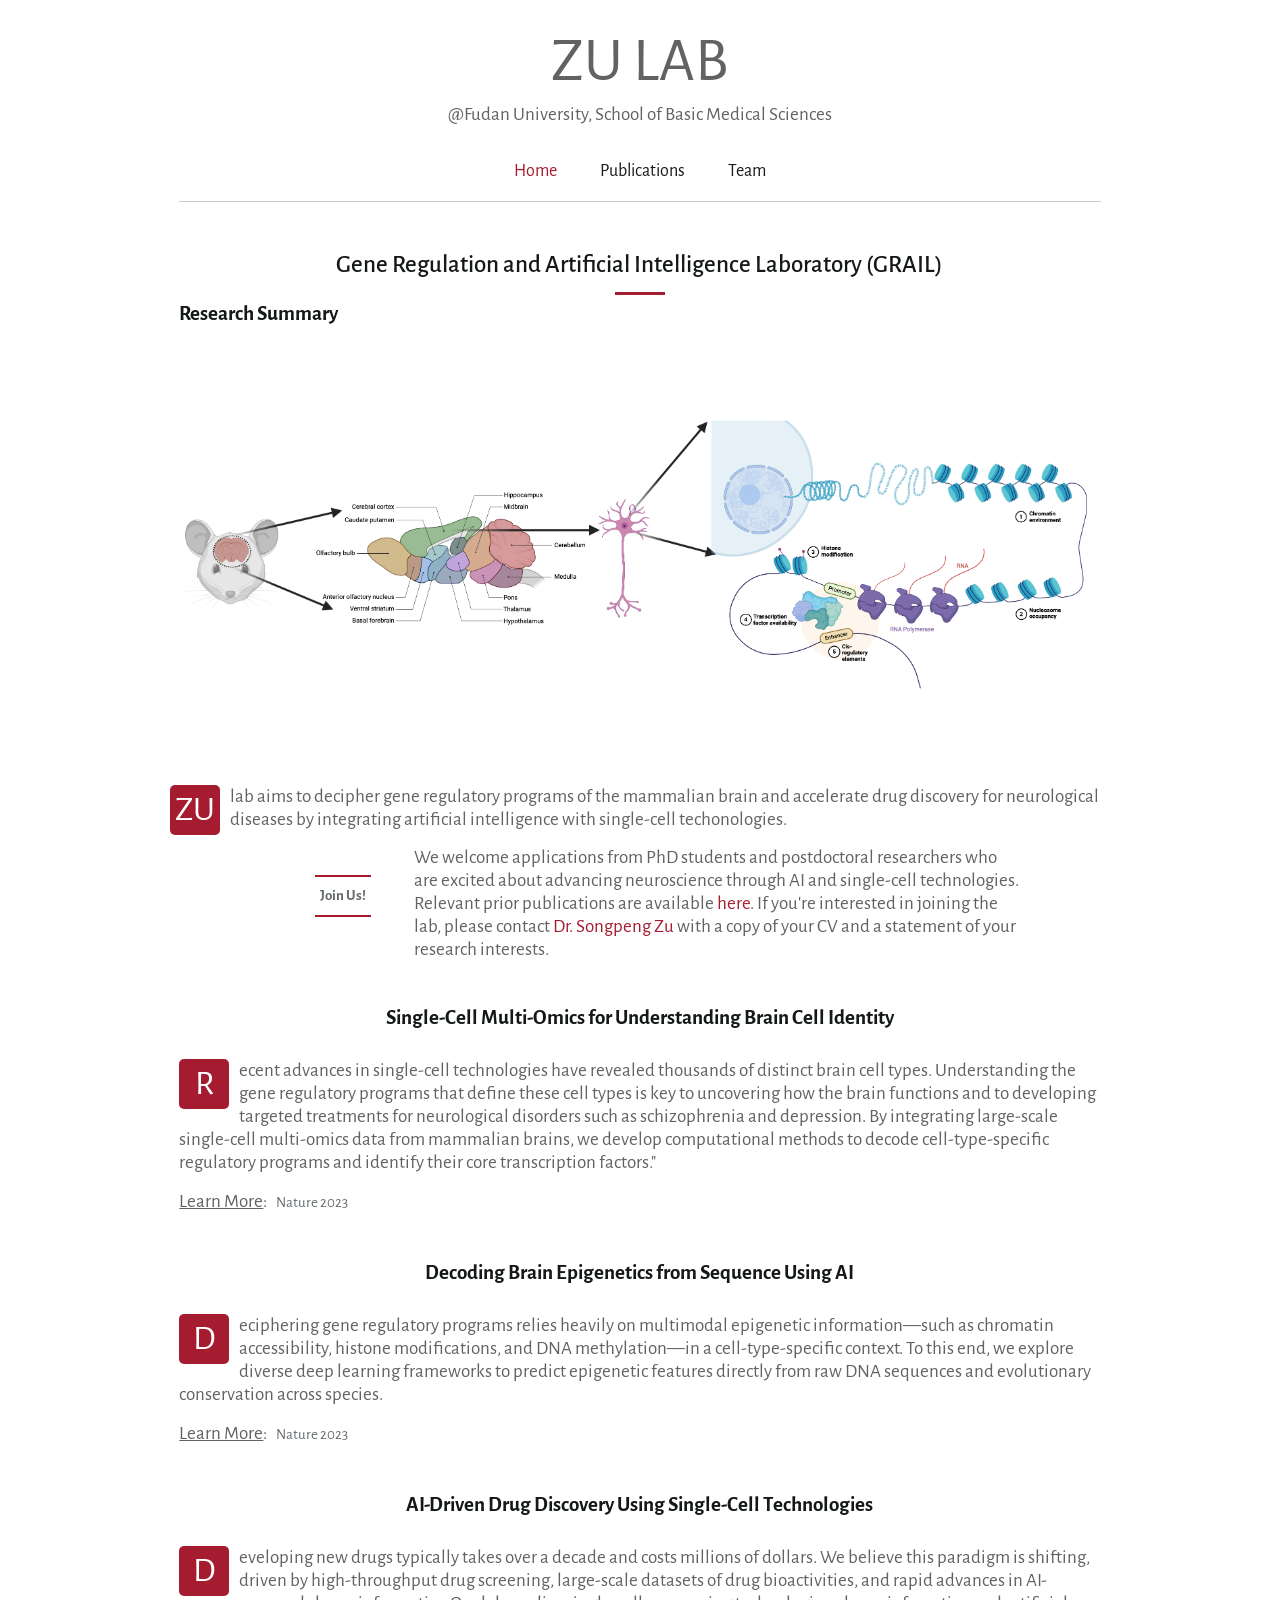
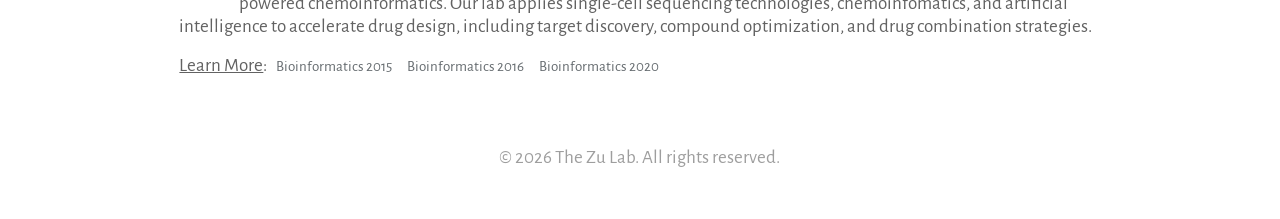
==== commit 3124c5dd: "change font size" ====
--- a/index.html
+++ b/index.html
@@ -99,8 +99,8 @@
                   <!-- src="content/simple/images/SongpengZu_UCSD.png">
                   --> <!-- </div> --> <!-- </div> -->
                 <div class="column one">
-                  <h4 class="title">Gene Regulation and Artificial
-                  Intelligence Laboratory (GRAIL)</h4>
+                  <h2 class="title">Gene Regulation and Artificial
+                  Intelligence Laboratory (GRAIL)</h2>
                 </div>
               </div>
             </div>
@@ -139,7 +139,7 @@
                       
                       <div class="column_attr">
                         <p>
-                          <span class="dropcap size-1"> ZU </span> lab
+                          <span class="dropcap size-2"> ZU </span> lab
                           aims to decipher gene regulatory programs of
                           the mammalian brain and accelerate drug
                           discovery for neurological diseases by
@@ -153,7 +153,6 @@
                       <div class="column_attr align_right">
                         <br>
                         <a class="mfn-link mfn-link-8"
-                        style="margin:2px"
                         href="content/simple/team.html#joinus"><span>Join
                         Us!</span></a>
                       </div>
@@ -178,8 +177,8 @@
                     <!-- Project 1 -->
                     <div class="column one column_column column-margin-30px">
                       <div class="column_attr align_center" style=" padding:0 5%;">
-                        <h4 class="hrmargin_0">Single-Cell Multi-Omics
-                        for Understanding Brain Cell Identity</h4>
+                        <h3 class="hrmargin_0">Single-Cell Multi-Omics
+                        for Understanding Brain Cell Identity</h3>
                       </div>
                     </div>
                     <!-- Image --> <!-- <div class="column one-one
@@ -231,8 +230,8 @@
                     <!-- Project 2 -->
                     <div class="column one column_column column-margin-30px">
                       <div class="column_attr align_center" style=" padding:0 5%;">
-                        <h4 class="hrmargin_0">Decoding Brain
-                        Epigenetics from Sequence Using AI</h4>
+                        <h3 class="hrmargin_0">Decoding Brain
+                        Epigenetics from Sequence Using AI</h3>
                       </div>
                     </div>
                     <!-- Image --> <!-- <div class="column one-second
@@ -254,7 +253,7 @@
                     <div class="column one column_column column-margin-30px">
                       <div class="column_attr">
                         <p>
-                          <span class="dropcap size-1">
+                          <span class="dropcap size-2">
                           D</span>eciphering gene regulatory programs
                           relies heavily on multimodal epigenetic
                           information—such as chromatin accessibility,
@@ -281,8 +280,8 @@
                     <!-- Project 3 -->
                     <div class="column one column_column column-margin-30px">
                       <div class="column_attr align_center" style=" padding:0 5%;">
-                        <h4 class="hrmargin_0">AI-Driven Drug
-                        Discovery Using Single-Cell Technologies</h4>
+                        <h3 class="hrmargin_0">AI-Driven Drug
+                        Discovery Using Single-Cell Technologies</h3>
                       </div>
                     </div>
                     <!-- image --> <!-- <div class="column one-second
@@ -306,7 +305,7 @@
                       <div class="column one column_column column-margin-30px">
                         <div class="column_attr">
                           <p>
-                            <span class="dropcap size-1">
+                            <span class="dropcap size-2">
                             D</span>eveloping new drugs typically
                             takes over a decade and costs millions of
                             dollars. We believe this paradigm is
--- a/content/simple/css/simple.css
+++ b/content/simple/css/simple.css
@@ -392,8 +392,8 @@
 	font-family: "Alegreya Sans", Arial, Tahoma, sans-serif;
 }
 body {
-	font-size: 14px;
-	line-height: 22px;
+	font-size: 19px;
+	line-height: 23px;
 }
 #menu>ul>li>a, .action_button {
 	font-size: 18px;
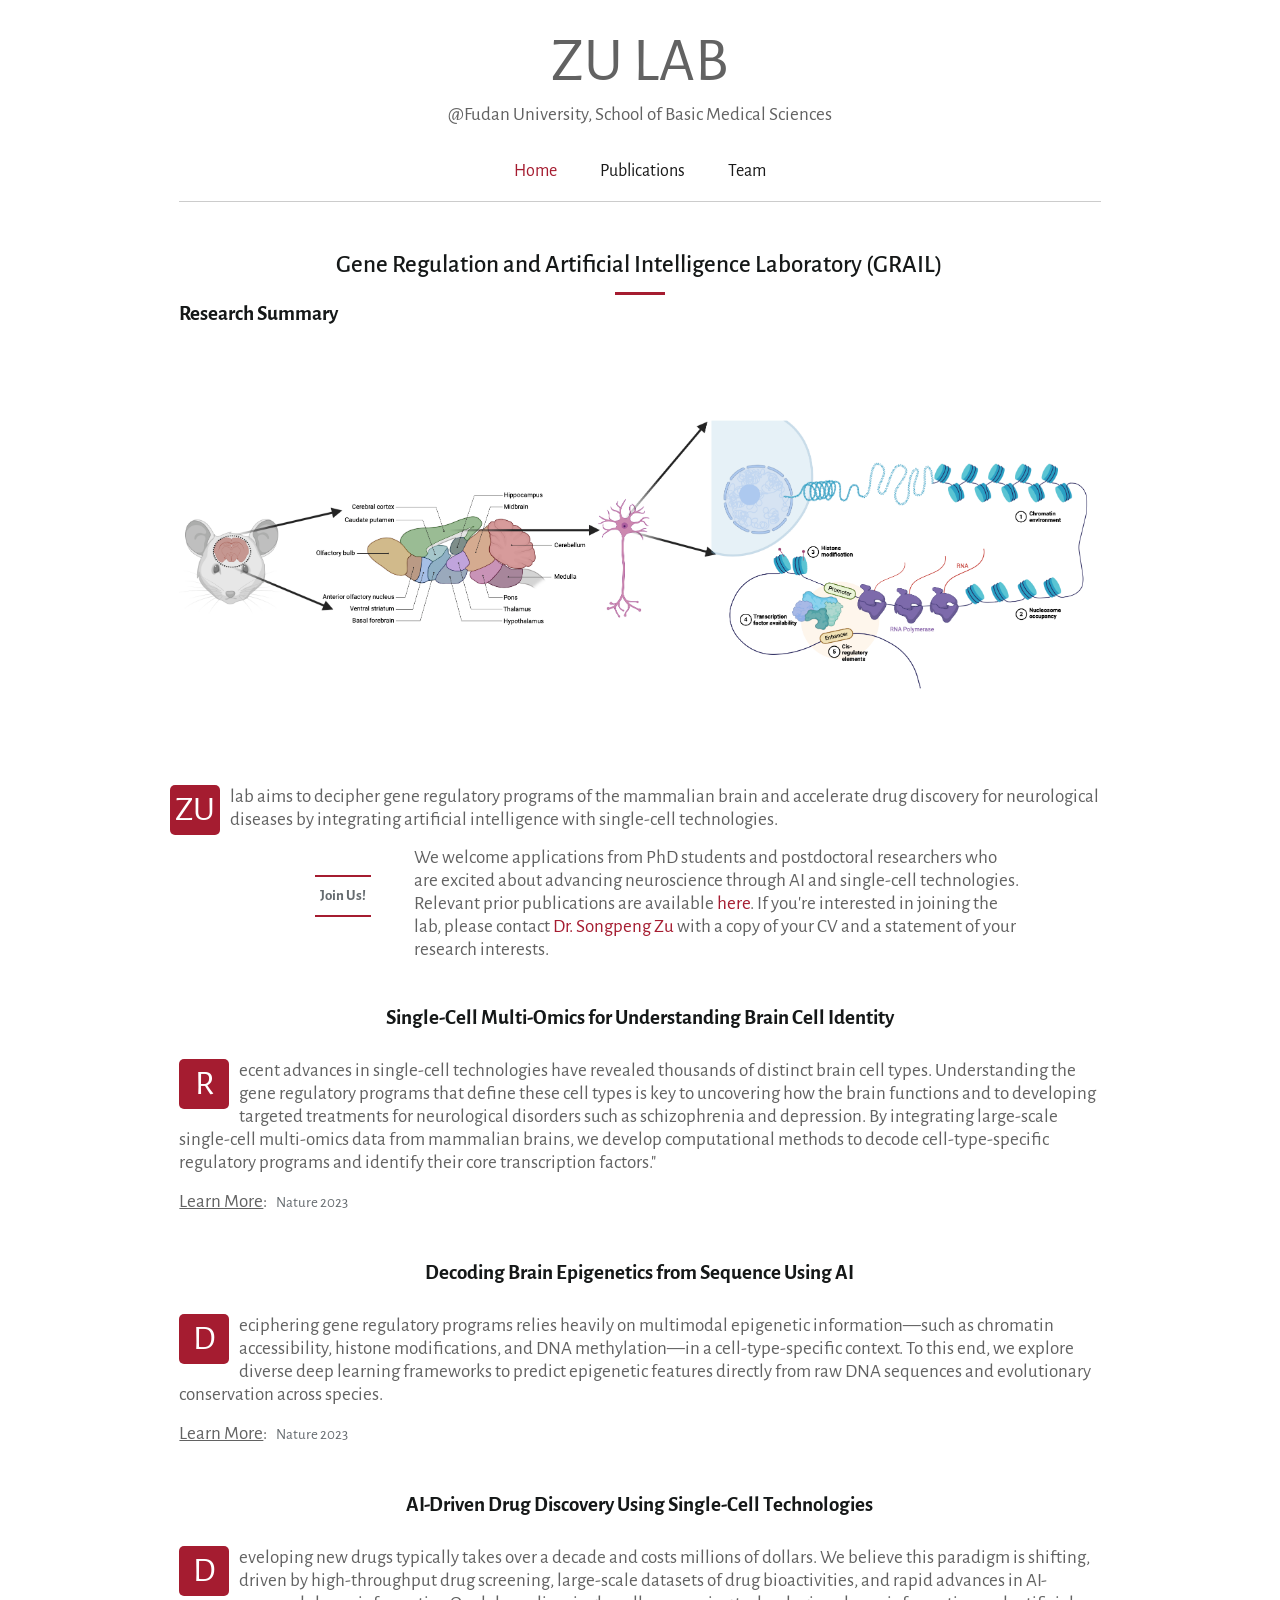
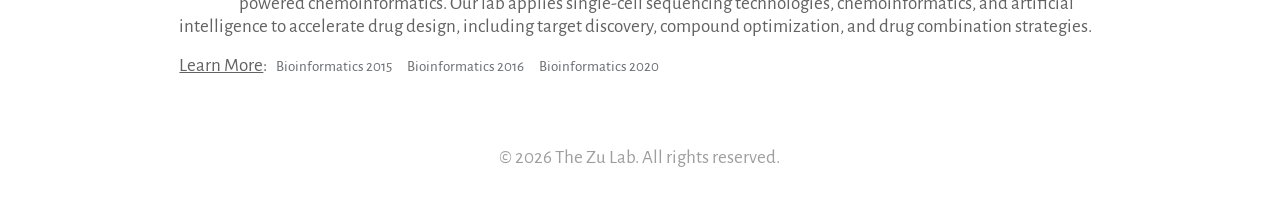
==== commit ade9871d: "fix spelling mistakes" ====
--- a/index.html
+++ b/index.html
@@ -144,7 +144,7 @@
                           the mammalian brain and accelerate drug
                           discovery for neurological diseases by
                           integrating artificial intelligence with
-                          single-cell techonologies.
+                          single-cell technologies.
                         </p>
                       </div>
                     </div>
@@ -314,7 +314,7 @@
                             bioactivities, and rapid advances in
                             AI-powered chemoinformatics. Our lab
                             applies single-cell sequencing
-                            technologies, chemoinfomatics, and
+                            technologies, chemoinformatics, and
                             artificial intelligence to accelerate drug
                             design, including target discovery,
                             compound optimization, and drug
--- a/content/simple/css/custom.css
+++ b/content/simple/css/custom.css
@@ -21,3 +21,27 @@
 	-moz-transform: translateX(-20px);
 	transform: translateX(-20px)
 }
+
+@media only screen and (max-width: 1239px) {
+	#Top_bar .menu_wrapper {
+		width: 100%;
+	}
+	#Top_bar #menu {
+		display: block;
+		position: static;
+		width: 100%;
+	}
+	#Top_bar #menu > ul {
+		display: flex;
+		flex-wrap: wrap;
+		justify-content: center;
+		float: none;
+	}
+	#Top_bar #menu ul li {
+		width: auto;
+	}
+	/* Navigation stays visible on small screens; hide the unused JS-dependent toggle retained in HTML. */
+	#Top_bar a.responsive-menu-toggle {
+		display: none;
+	}
+}
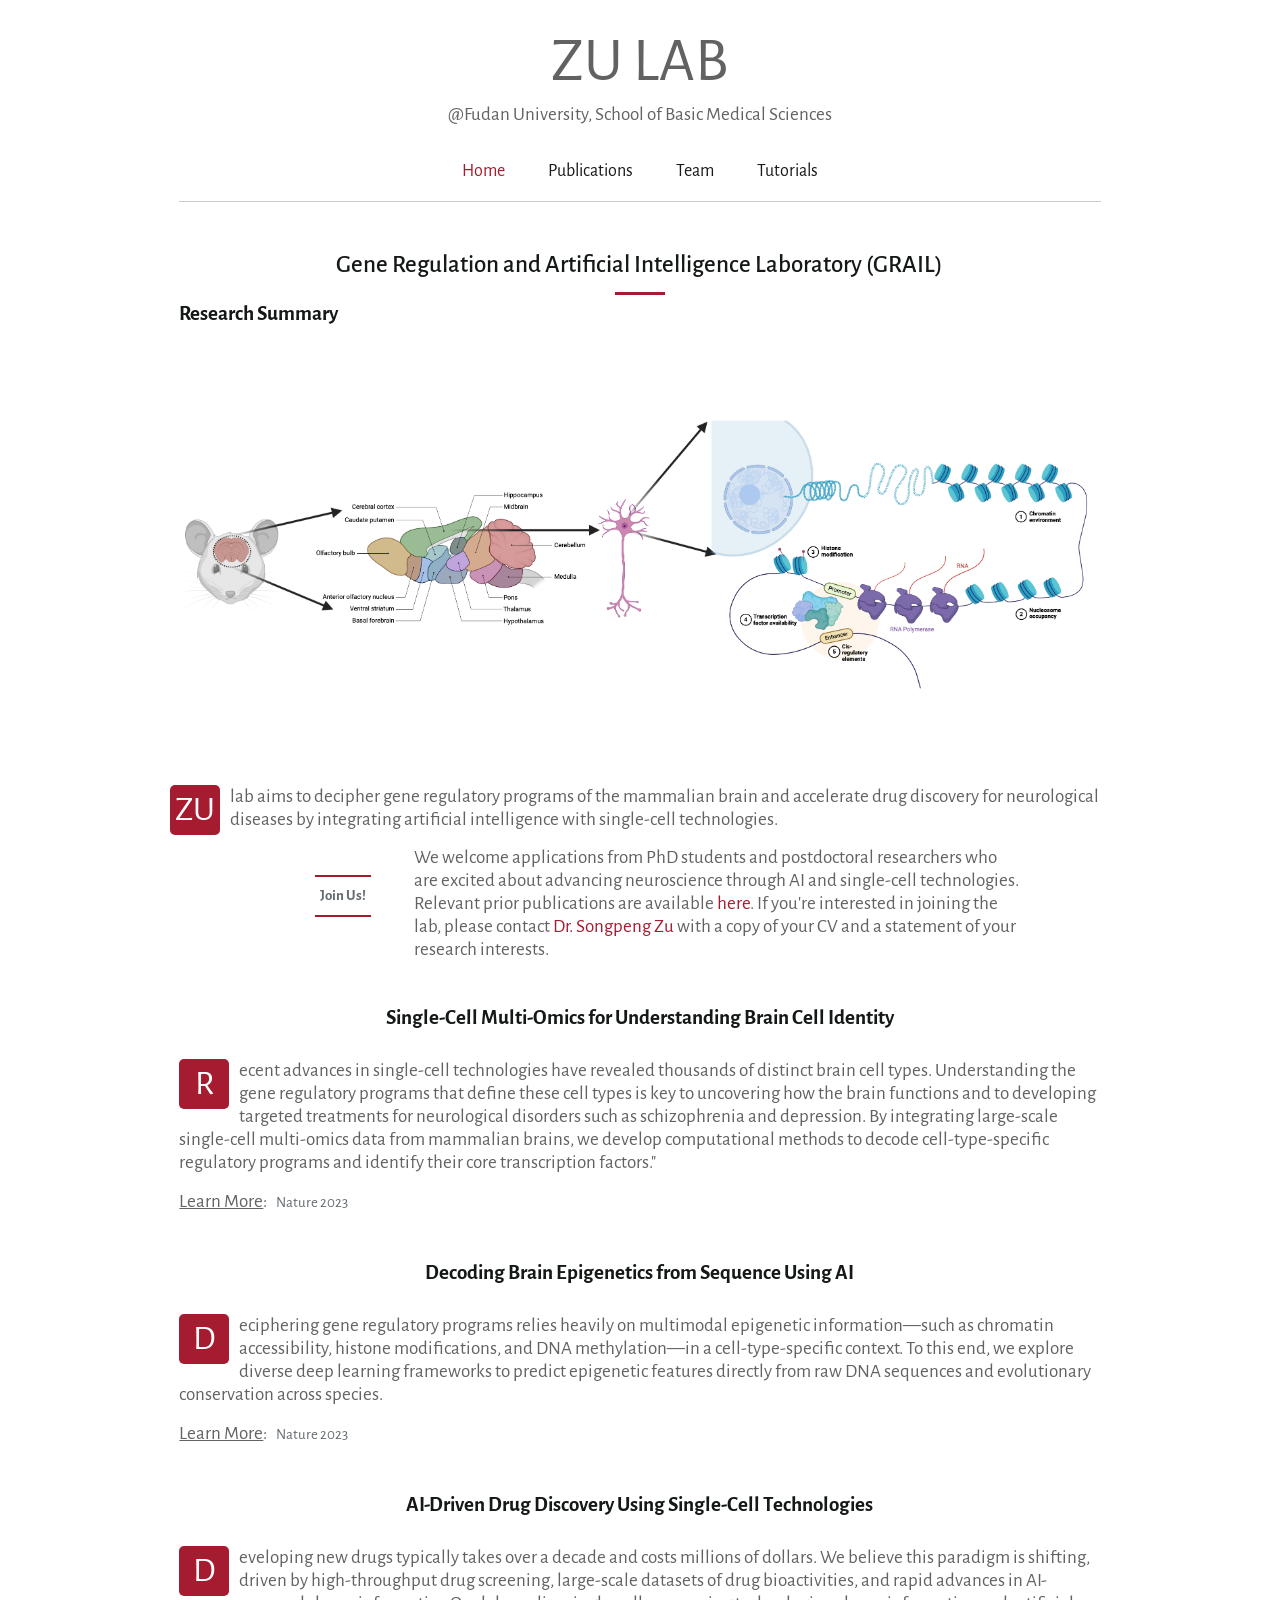
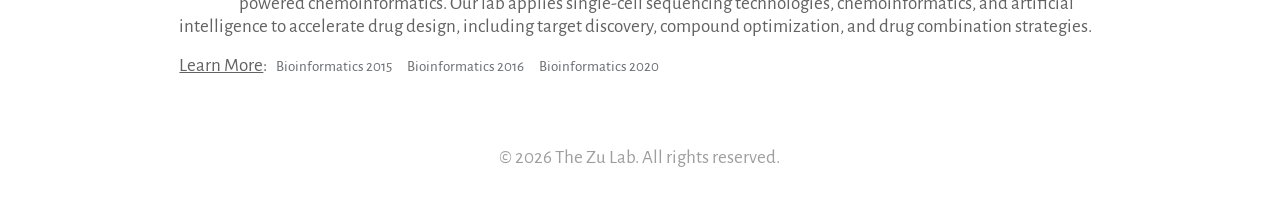
==== commit eeaae3d4: "add tutorials" ====
--- a/index.html
+++ b/index.html
@@ -68,6 +68,7 @@
                               <li class="current_page_item"><a href="index.html"><span>Home</span></a></li>
                               <li><a href="content/simple/publications.html"><span>Publications</span></a></li>
                               <li><a href="content/simple/team.html"><span>Team</span></a></li>
+                              <li><a href="tutorials/"><span>Tutorials</span></a></li>
                               <!-- <li><a href="content/simple/software.html"><span>Software</span></a></li>
                               -->
                             </ul>
--- a/content/simple/css/custom.css
+++ b/content/simple/css/custom.css
@@ -45,3 +45,38 @@
 		display: none;
 	}
 }
+
+.tutorial-content {
+	max-width: 900px;
+	margin: 0 auto;
+}
+
+.tutorial-content img {
+	max-width: 100%;
+	height: auto;
+}
+
+.tutorial-content pre {
+	overflow-x: auto;
+	padding: 16px;
+	background: #f6f8fa;
+	color: #333;
+}
+
+.tutorial-content .highlight:not(.highlight_image) {
+	background: #f6f8fa;
+	color: #333;
+}
+
+.tutorial-content code {
+	font-family: monospace;
+}
+
+.tutorial-list {
+	list-style: none;
+	margin-left: 0;
+}
+
+.tutorial-list li {
+	margin-bottom: 24px;
+}
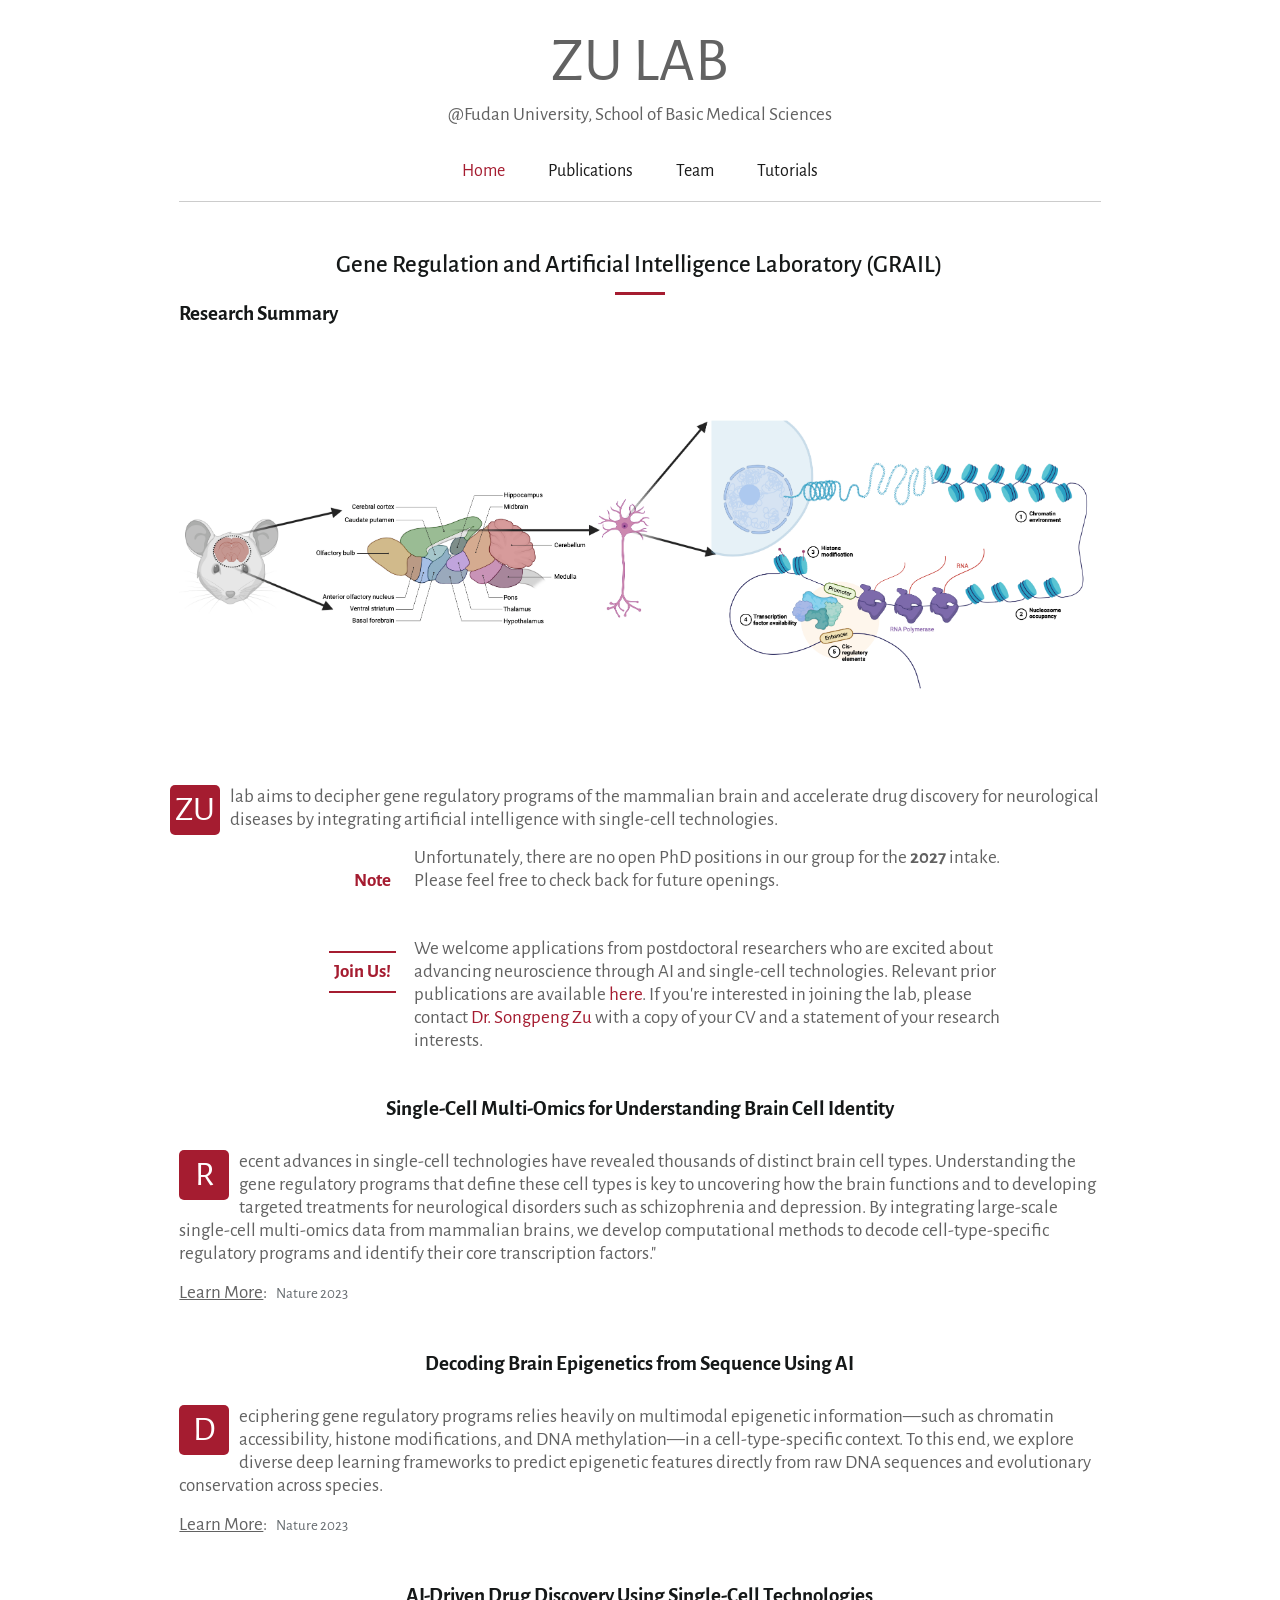
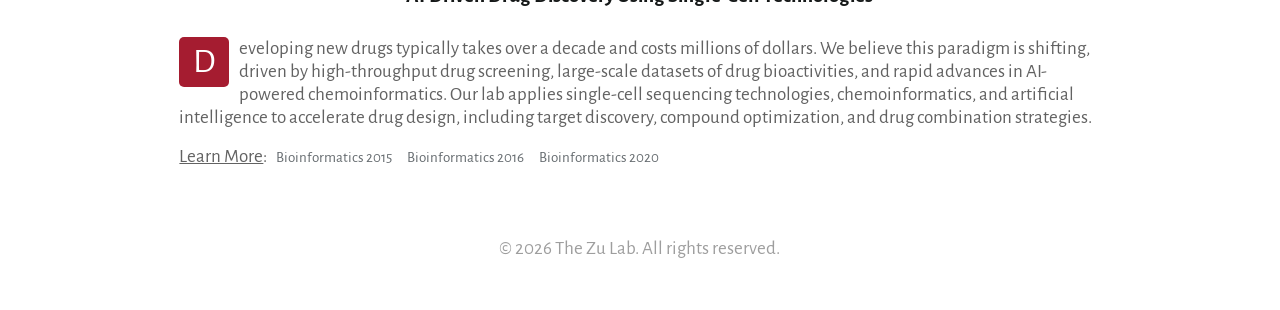
==== commit f3bb77b9: "update publication for cell and note in main" ====
--- a/index.html
+++ b/index.html
@@ -150,19 +150,39 @@
                       </div>
                     </div>
 
+                    
                     <div class="column one-fourth column_column ">
                       <div class="column_attr align_right">
                         <br>
-                        <a class="mfn-link mfn-link-8"
+                        <a class="mfn-box-8"><span>Note</span></a>
+                      </div>
+                    </div>
+
+                    
+                    <div class="column two-third column_column ">
+                      <div class="column_attr">
+                        <p>Unfortunately, there are no open PhD positions
+                          in our group for the
+                          <b>2027</b> intake.
+                          Please feel free to check back for future openings.</p>
+                      </div>
+                    </div>
+
+
+                    <div class="column one-fourth column_column ">
+                      <div class="column_attr align_right">
+                        <br>
+                        <a class="mfn-link-8"
                         href="content/simple/team.html#joinus"><span>Join
                         Us!</span></a>
                       </div>
                     </div>
+                    
 
                     <div class="column two-third column_column ">
                       <div class="column_attr">
-                        <p>We welcome applications from PhD students
-                          and postdoctoral researchers who are excited
+                        <p>We welcome applications from
+                          postdoctoral researchers who are excited
                           about advancing neuroscience through AI and
                           single-cell technologies. Relevant prior
                           publications are
@@ -345,6 +365,7 @@
                             2020">Bioinformatics 2020</span></a>
                           </p>
                         </div>
+                        
                       </div> <!-- END of column -->
 
                       
--- a/css/global.css
+++ b/css/global.css
@@ -3124,6 +3124,16 @@
 }
 /* Muffin link ----------------------------------------------------------------------- */
 
+a.mfn-box-8 {
+	padding: 0 5px;
+	font-weight: 700;
+	position: relative;
+	z-index: 1
+}
+a.mfn-box-8:before,a.mfn-box-8:after {
+    pointer-events: none
+}
+
 a.mfn-link {
 	position: relative;
 	display: inline-block;
@@ -3425,19 +3435,19 @@
 	-moz-transform: translateY(20px);
 	transform: translateY(20px)
 }
-a:hover.mfn-link-8:before, a:hover.mfn-link-8:after, a.hover.mfn-link-8:before, a.hover.mfn-link-8:after {
-	opacity: .7
-}
-a:hover.mfn-link-8:before, a.hover.mfn-link-8:before {
-	-webkit-transform: rotate(45deg);
-	-moz-transform: rotate(45deg);
-	transform: rotate(45deg)
-}
-a:hover.mfn-link-8:after, a.hover.mfn-link-8:after {
-	-webkit-transform: rotate(-45deg);
-	-moz-transform: rotate(-45deg);
-	transform: rotate(-45deg)
-}
+/* a:hover.mfn-link-8:before, a:hover.mfn-link-8:after, a.hover.mfn-link-8:before, a.hover.mfn-link-8:after { */
+/* 	opacity: .0 */
+/* } */
+/* a:hover.mfn-link-8:before, a.hover.mfn-link-8:before { */
+/* 	-webkit-transform: rotate(45deg); */
+/* 	-moz-transform: rotate(45deg); */
+/* 	transform: rotate(45deg) */
+/* } */
+/* a:hover.mfn-link-8:after, a.hover.mfn-link-8:after { */
+/* 	-webkit-transform: rotate(-45deg); */
+/* 	-moz-transform: rotate(-45deg); */
+/* 	transform: rotate(-45deg) */
+/* } */
 /* variables */
 
 a.mfn-link-4:before, a.mfn-link-4:after, a.mfn-link-3:after, a:hover.mfn-link-8:after, a:hover.mfn-link-8:before, a.hover.mfn-link-8:after, a.hover.mfn-link-8:before {
@@ -19515,4 +19525,4 @@
 
 #Content.no-padding, .template-slider #Content, .with_aside #Content {
     padding-top: 0px !important;
-}+}
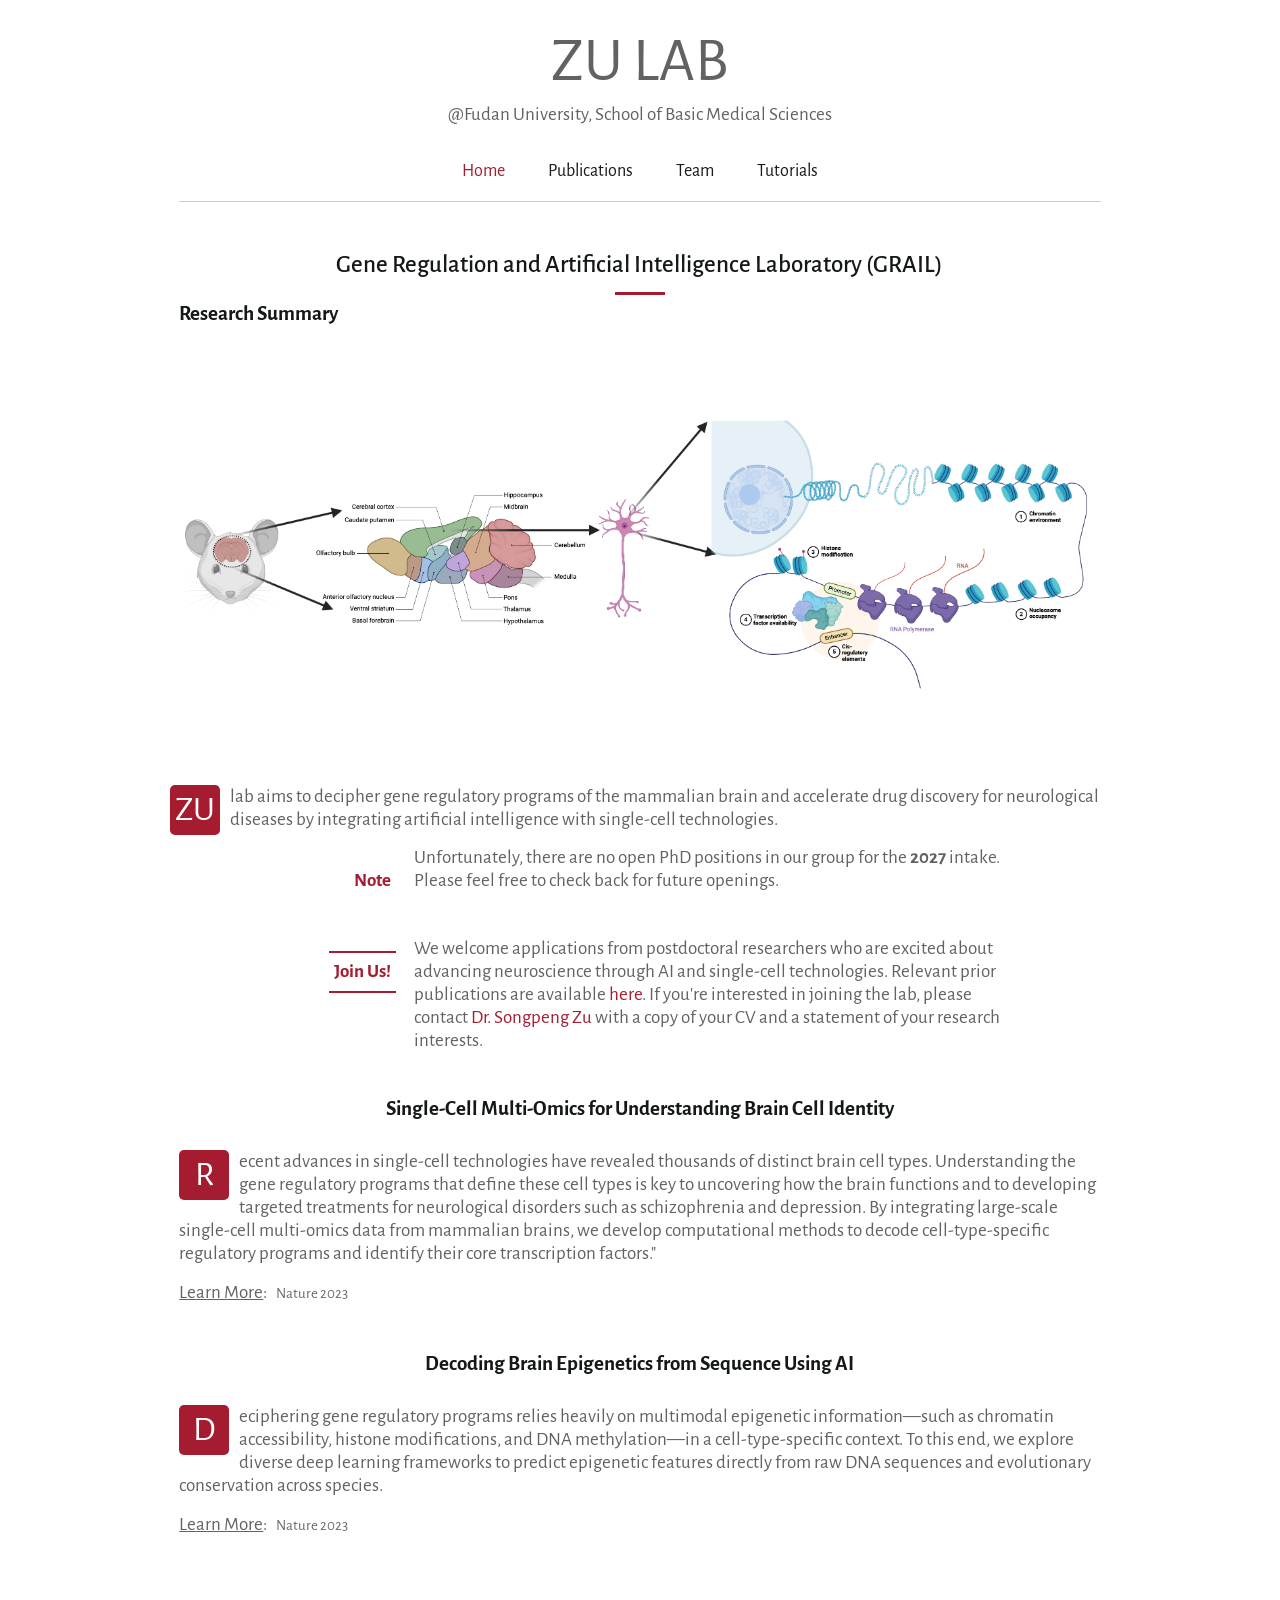
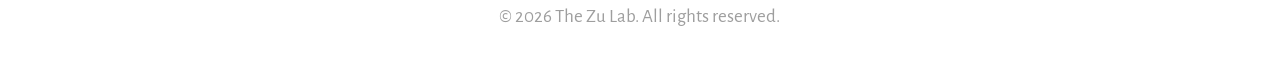
==== commit 728d5abd: "remove AI Drug as one research direction" ====
--- a/index.html
+++ b/index.html
@@ -298,77 +298,7 @@
                     </div> <!-- END of Project -->
 
                     
-                    <!-- Project 3 -->
-                    <div class="column one column_column column-margin-30px">
-                      <div class="column_attr align_center" style=" padding:0 5%;">
-                        <h3 class="hrmargin_0">AI-Driven Drug
-                        Discovery Using Single-Cell Technologies</h3>
-                      </div>
-                    </div>
-                    <!-- image --> <!-- <div class="column one-second
-                    single_photo_wrapper image column_tailer_box"> -->
-                    <!-- <\!-- image -\-> -->
-                    <!-- <div class="image_frame"> -->
-                    <!-- <div class="image_wrapper"> -->
-                    <!-- <div style="height:250px; overflow:hidden">
-                    --> <!-- <img style="margin:-1px 0 0 -1px;"
-                    src="content/simple/images/research_infinium.png"
-                    --> <!-- class="wp-post-image animate"
-                    data-anim-type="fadeIn" alt=""> --> <!-- </div>
-                    --> <!-- <div class="image_links"> -->
-                    <!-- <a href="content/simple/images/research_infinium.png"
-                    class="zoom"
-                    rel="prettyphoto"><i class="icon-search"></i></a>
-                    --> <!-- </div> --> <!-- </div> --> <!-- </div>
-                    --> <!-- </div> --> <!-- description -->
-                    <!-- <div class="column one-second column_column
-                    animate " --> <!-- data-anim-type="fadeIn"> -->
-                      <div class="column one column_column column-margin-30px">
-                        <div class="column_attr">
-                          <p>
-                            <span class="dropcap size-2">
-                            D</span>eveloping new drugs typically
-                            takes over a decade and costs millions of
-                            dollars. We believe this paradigm is
-                            shifting, driven by high-throughput drug
-                            screening, large-scale datasets of drug
-                            bioactivities, and rapid advances in
-                            AI-powered chemoinformatics. Our lab
-                            applies single-cell sequencing
-                            technologies, chemoinformatics, and
-                            artificial intelligence to accelerate drug
-                            design, including target discovery,
-                            compound optimization, and drug
-                            combination strategies.
-                          </p>
-                          <p><u>Learn More</u>:
-                            
-                            <a class="mfn-link mfn-link-1"
-                            style="margin:2px"
-                            ontouchstart="this.classList.toggle('hover');"
-                            data-hover="Bioinformatics 2015"
-                            href="https://academic.oup.com/bioinformatics/article/31/15/2523/188618"><span data-hover="Bioinformatics
-                            2015">Bioinformatics 2015</span></a>
-                            
-                            <a class="mfn-link mfn-link-1"
-                            style="margin:2px"
-                            ontouchstart="this.classList.toggle('hover');"
-                            data-hover="Bioinformatics 2016"
-                            href="https://academic.oup.com/bioinformatics/article/32/19/2891/2196464"><span data-hover="Bioinformatics
-                            2016">Bioinformatics 2016</span></a>
-                            
-                            <a class="mfn-link mfn-link-1"
-                            style="margin:2px"
-                            ontouchstart="this.classList.toggle('hover');"
-                            data-hover="Bioinformatics 2020"
-                            href="https://academic.oup.com/bioinformatics/article/36/11/3610/5805385"><span data-hover="Bioinformatics
-                            2020">Bioinformatics 2020</span></a>
-                          </p>
-                        </div>
-                        
-                      </div> <!-- END of column -->
-
-                      
+                    
                     </div> <!-- END of items_group -->
                   </div> <!-- END of section_wrapper -->
                 </div> <!-- END of section -->
